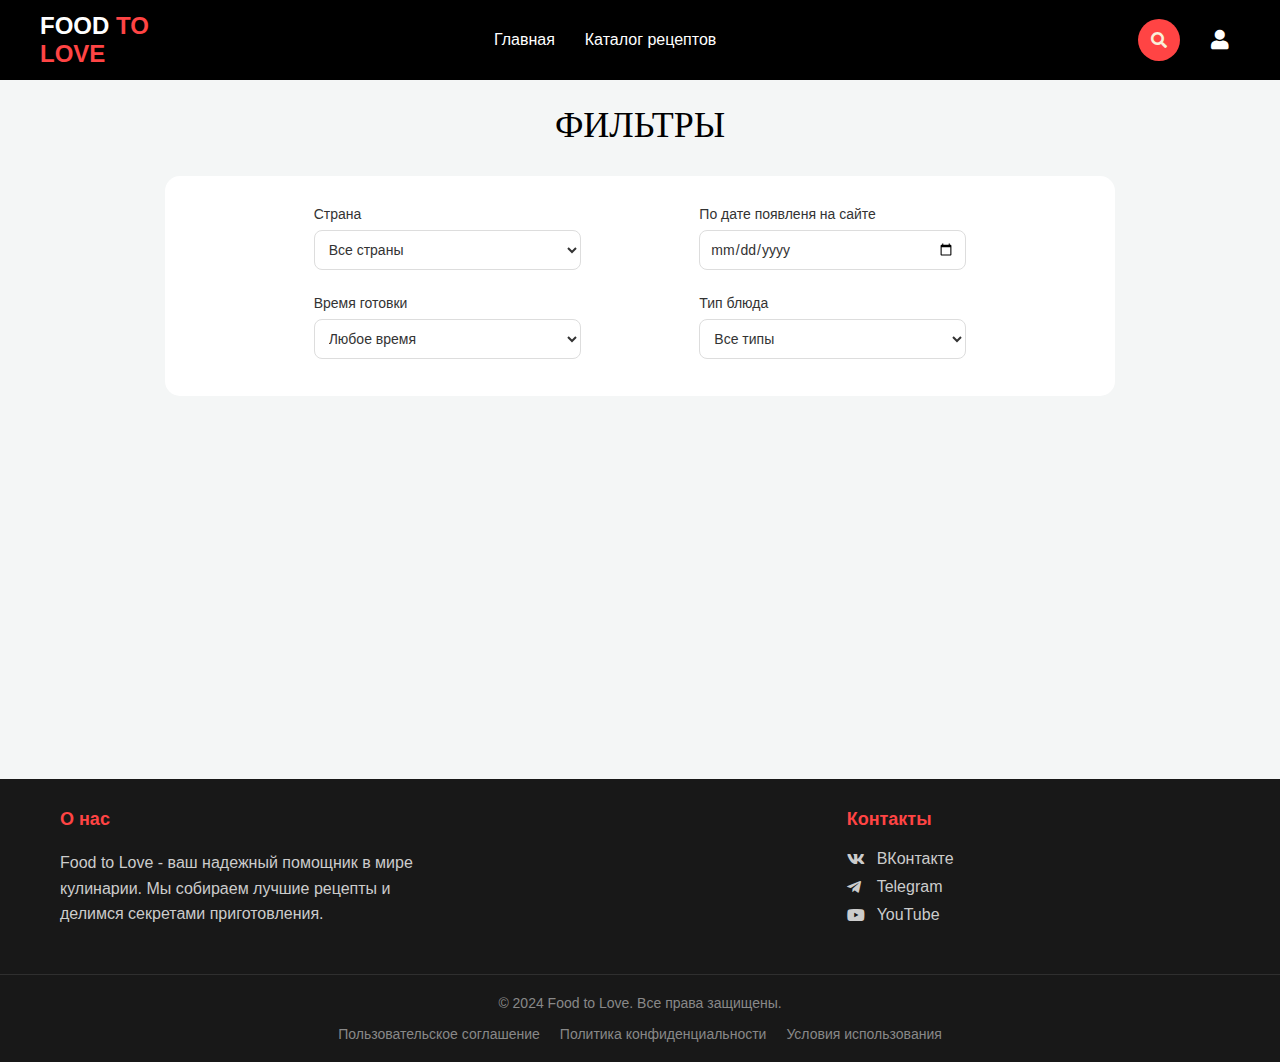
==== catalog-recipe.html @ 02b7fce0 "mb last" ====
<!DOCTYPE html>
<html lang="ru">
<head>
    <meta charset="UTF-8">
    <meta name="viewport" content="width=device-width, initial-scale=1.0, maximum-scale=1.0, user-scalable=no">
    <title>Food to Love</title>
    <link rel="stylesheet" href="src/css/catalog-recipe.css">
    <link rel="stylesheet" href="https://cdnjs.cloudflare.com/ajax/libs/font-awesome/5.15.4/css/all.min.css">
</head>
<body>
<header class="header">
    <a href="index.html" style="text-decoration: none; color: inherit;"><div class="logo" >
        <h1>FOOD <span>TO LOVE</span></h1>
    </div></a>
    <nav class="nav">
        <ul>
            <li><a href="index.html">Главная</a></li>
            <li><a href="catalog-recipe.html">Каталог рецептов</a></li>
        </ul>
    </nav>
    <button class="menu-toggle" aria-label="Toggle menu">☰</button>
    <div class="search-line">
        <form class="search">
            <input type="search" placeholder="Искать здесь...">
            <button type="submit">
                <i class="fas fa-search"></i>
            </button>
        </form>
    </div>
    <button class="mobile-search-toggle">
        <i class="fas fa-search"></i>
    </button>
    <div class="header-controls">
        <div class="profile-dropdown">
            <button class="profile-toggle" aria-label="Profile menu">
                <i class="fas fa-user"></i>
            </button>
            <div class="profile-menu">
                <a href="#" class="profile-theme-toggle">
                    <i class="fas fa-adjust"></i>
                    <span>Изменить тему</span>
                </a>
                <div class="auth-menu">
                    <a href="#"><i class="fas fa-sign-in-alt"></i> Войти</a>
                    <a href="#"><i class="fas fa-user-plus"></i> Зарегистрироваться</a>
                </div>
            </div>
        </div>
    </div>
</header>
<div class="catalog-filter">
    <h1>ФИЛЬТРЫ</h1>
    <div class="card-border">
        <div class="filter-container">
            <div class="filter-row">
                <div class="filter-item">
                    <label for="country">Страна</label>
                    <select id="country" class="filter-input">
                        <option value="">Все страны</option>
                        <option value="russian">Русская кухня</option>
                        <option value="chinese">Китайская кухня</option>
                        <option value="indian">Индийская кухня</option>
                        <option value="italian">Итальянская кухня</option>
                        <option value="mexican">Мексиканская кухня</option>
                        <option value="french">Французская кухня</option>
                        <option value="japanese">Японская кухня</option>
                        <option value="thai">Тайская кухня</option>
                        <option value="turkish">Турецкая кухня</option>
                    </select>
                </div>
                <div class="filter-item">
                    <label for="date">По дате появленя на сайте</label>
                    <input type="date" id="date" class="filter-input" placeholder="Выберите дату">
                </div>

            </div>
            <div class="filter-row">
                <div class="filter-item">
                    <label for="time">Время готовки</label>
                    <select id="time" class="filter-input">
                        <option value="">Любое время</option>
                        <option value="15">До 15 минут</option>
                        <option value="30">До 30 минут</option>
                        <option value="60">До 1 часа</option>
                        <option value="more">Более 1 часа</option>
                    </select>
                </div>
                <div class="filter-item">
                    <label for="type">Тип блюда</label>
                    <select id="type" class="filter-input">
                        <option value="">Все типы</option>
                        <option value="main">Основные блюда</option>
                        <option value="soup">Супы</option>
                        <option value="salad">Салаты</option>
                        <option value="dessert">Десерты</option>
                    </select>
                </div>
            </div>
        </div>
    </div>
</div>

<footer class="footer">
    <div class="footer-content">
        <div class="footer-section">
            <h3>О нас</h3>
            <p>Food to Love - ваш надежный помощник в мире кулинарии. Мы собираем лучшие рецепты и делимся секретами приготовления.</p>
        </div>
        <div class="footer-section">
        </div>
        <div class="footer-section">
            <h3>Контакты</h3>
            <ul class="social-links">
                <li><a href="#"><i class="fab fa-vk"></i> ВКонтакте</a></li>
                <li><a href="#"><i class="fab fa-telegram-plane"></i> Telegram</a></li>
                <li><a href="#"><i class="fab fa-youtube"></i> YouTube</a></li>
            </ul>
        </div>
    </div>
    <div class="footer-bottom">
        <p>&copy; 2024 Food to Love. Все права защищены.</p>
        <div class="footer-links">
            <a href="#">Пользовательское соглашение</a>
            <a href="#">Политика конфиденциальности</a>
            <a href="#">Условия использования</a>
        </div>
    </div>
</footer>
    <script src="src/js/catalog-recipe.js"></script>
    <script src="src/js/search.js"></script>
</body>
</html>
---- src/css/catalog-recipe.css ----
/* Начало общих стилей */
* {
    margin: 0;
    padding: 0;
    box-sizing: border-box;
}
/* Конец общих стилей */

/* Начало стилей для body */
body {
    display: flex;
    flex-direction: column;
    min-height: 100vh;
    background-color: #F4F6F6;
    font-family: 'Open Sans', sans-serif;
}
/* Конец стилей для body */

/* Начало стилей для html и body */
html, body {
    overflow-y: scroll; /* Оставляет прокрутку, но скрывает скроллбар */
    scrollbar-width: none; /* Для Firefox */
}

html::-webkit-scrollbar, 
body::-webkit-scrollbar {
    display: none; /* Для Chrome, Safari и Edge */
}

/* Конец стилей для html и body */

/* Начало стилей для section-description */
.section-description {
    text-align: center;
    max-width: 800px;
    margin: 0 auto 40px;
    color: #666;
    line-height: 1.6;
    font-family: var(--body-font);
    font-size: 16px;
}
/* Конец стилей для section-description */

/* Начало стилей для темной темы section-description */
body.dark-theme .section-description {
    color: #ccc;
}
/* Конец стилей для темной темы section-description */

/* Начало медиа-запроса для section-description */
@media (max-width: 768px) {
    .section-description {
        font-size: 14px;
        padding: 0 20px;
        margin-bottom: 30px;
    }
}
/* Конец медиа-запроса для section-description */

/* Начало стилей для header */
.header {
    background-color: #000000;
    color: #fff;
    padding: 0 40px;
    height: 80px;
    display: flex;
    justify-content: space-between;
    align-items: center;
    position: fixed;
    top: 0;
    width: 100%;
    z-index: 1000;
    transition: background-color 0.3s ease;
}
/* Конец стилей для header */

/* Начало стилей для header при прокрутке */
.header.scrolled {
    background-color: #000000;
}
/* Конец стилей для header при прокрутке */

/* Начало стилей для логотипа в header */
.header .logo {
    flex: 0 0 auto;
}

.header .logo h1 {
    font-size: 24px;
    font-weight: bold;
}

.header .logo span {
    color: #ff4444;
}
/* Конец стилей для логотипа в header */

/* Начало стилей для навигации */
.nav {
    flex: 1;
    margin-left: 110px;
    max-width: 1000px;
}
/* Базовые стили поиска */
.search-line, .mobile-search-container {
    position: relative;
    width: 100%;
    max-width: 600px;
  }
  
  .search-suggestions {
    position: absolute;
    top: calc(100% + 5px);
    left: 0;
    right: 0;
    background: #ffffff;
    border-radius: 0 0 8px 8px;
    box-shadow: 0 4px 12px rgba(0, 0, 0, 0.1);
    max-height: 300px;
    overflow-y: auto;
    z-index: 1000;
    display: none;
  }
  
  .suggestion-item {
    padding: 12px 16px;
    font-size: 16px;
    color: #333333;
    cursor: pointer;
    transition: all 0.2s ease;
    border-bottom: 1px solid #f5f5f5;
  }
  
  .suggestion-item:hover {
    background: #f8f9fa;
    transform: translateX(5px);
  }
  
  .suggestion-item:last-child {
    border-bottom: none;
  }
  
  /* Мобильная адаптация */
  @media (max-width: 768px) {
    .mobile-search-container .search-suggestions {
      position: fixed;
      width: calc(100% - 32px) !important;
      left: 16px !important;
      right: 16px !important;
      top: 60px !important;
    }
  
    .search-line .search-suggestions {
      display: none !important;
    }
  }
  
  /* Иконка поиска */
  .fa-search {
    pointer-events: none;
  }
  /* Тёмная тема для выпадающего списка */
body.dark-theme .search-suggestions {
    background: #2d2d2d;
    border-color: #444;
  }
  
  body.dark-theme .suggestion-item {
    color: #ffffff;
    border-bottom-color: #3d3d3d;
  }
  
  body.dark-theme .suggestion-item:hover {
    background: #3a3a3a;
    transform: translateX(5px);
  }
  
  /* Для мобильной версии */
  @media (max-width: 768px) {
    body.dark-theme .mobile-search-container .search-suggestions {
      background: #333;
      border-color: #555;
    }
  }

.nav ul {
    display: flex;
    justify-content: center;
    gap: 30px;
    list-style: none;
    margin: 0;
    padding: 0;
    height: 100%;
    align-items: center;
    width: 100%;
}

.nav a {
    color: #fff;
    text-decoration: none;
    font-size: 16px;
    position: relative;
    transition: color 0.3s ease;
    font-family:Intro, sans-serif;
}

.nav a:hover {
    color: #ff4444;
}

.nav a::after {
    content: "";
    position: absolute;
    width: 100%;
    height: 2px;
    background-color: #ff4444;
    left: 0;
    bottom: -5px;
    transform: scaleX(0);
    transition: transform 0.3s ease;
}

.nav a:hover::after {
    transform: scaleX(1);
}
/* Конец стилей для навигации */

/* Начало стилей для поиска */
.search {
    position: relative;
    width: 300px;
    margin: 0 auto;
    height: 42px;
    margin-right: 20px;
}

.search input {
    height: 42px;
    width: 0;
    padding: 0 42px 0 15px;
    border: none;
    border-bottom: 2px solid transparent;
    outline: none;
    background: transparent;
    transition: width 0.4s cubic-bezier(0, 0.8, 0, 1);
    position: absolute;
    top: 0;
    right: 0;
    z-index: 2;
    color: white;
    border-radius: 21px;
}

.search input:focus {
    width: 300px;
    z-index: 1;
    border-bottom: 2px solid #ff4444;
}

.search button {
    background: #ff4444;
    border: none;
    height: 42px;
    width: 42px;
    position: absolute;
    top: 0;
    right: 0;
    cursor: pointer;
    border-radius: 100%;
    display: flex;
    align-items: center;
    justify-content: center;
    transition: background-color 0.3s ease;
}

.search button:hover {
    background: #ff6666;
}

.search button i {
    color: #F9F0DA;
    font-size: 16px;
}
/* Конец стилей для поиска */

/* Начало стилей для переключателя меню */
.menu-toggle {
    display: none;
    font-size: 24px;
    color: #fff;
    background: none;
    border: none;
    cursor: pointer;
    padding: 10px;
    z-index: 1001;
}
/* Конец стилей для переключателя меню */

/* Начало медиа-запроса для мобильных устройств */
@media (max-width: 768px) {
    .menu-toggle {
        display: block;
    }

    .nav {
        position: fixed;
        top: 0;
        left: 0;
        width: 100%;
        height: 100vh;
        background-color: rgba(0, 0, 0, 0.95);
        transform: translateX(-100%);
        transition: transform 0.3s ease;
        z-index: 1000;
    }

    .nav.active {
        transform: translateX(0);
    }

    .nav ul {
        margin: 0;
        padding: 80px 20px 20px;
        height: 100%;
        display: flex;
        flex-direction: column;
        align-items: center;
        gap: 20px;
    }

    .nav ul li {
        width: 100%;
        text-align: center;
    }

    .nav a {
        display: block;
        padding: 15px;
        width: 100%;
        font-size: 18px;
    }
    .header {
        justify-content: space-between;
        padding: 0 20px;
        position: relative;
    }

    .search-line {
        position: absolute;
        right: 70px;
    }
    .search {
        width: auto;
        margin-right: 0;
    }
    .header-controls {
        z-index: 1001;
    }
}
/* Конец медиа-запроса для мобильных устройств */

/* Начало стилей для активной навигации */
.nav.active {
    display: block;
}

.nav.active ul {
    display: flex;
}
/* Конец стилей для активной навигации */

/* Начало стилей для анимации бургер-меню */
.menu-toggle.active {
    color: #ff4444;
}
/* Конец стилей для анимации бургер-меню */

/* Начало стилей для основного контента */
.container {
    max-width: 1200px;
    margin: 30px auto;
    padding: 20px;
    flex: 1 0 auto;
}

.container h1 {
    text-align: center;
    margin-bottom: 20px;
}

.main-content {
    display: flex;
    gap: 15px;
}
/* Конец стилей для основного контента */


/* Начало стилей для заголовков секций */
.section-title {
    text-align: center;
    margin-bottom: 20px;
    font-size: 32px;
    color: #333;
    font-weight: 600;
    text-transform: uppercase;
}

body.dark-theme .section-title {
    color: #fff;
}
/* Конец стилей для заголовков секций */

/* Начало импорта шрифтов */
@import url('https://fonts.googleapis.com/css2?family=Montserrat:wght@400;700&family=Playfair+Display:ital,wght@0,400;0,700;1,400&family=Open+Sans:wght@400;600&family=Roboto:wght@300;400;500&family=Lato:wght@400;700&display=swap');
/* Конец импорта шрифтов */

/* Начало стилей для логотипа */
.logo h1 {
    font-family: 'Montserrat', sans-serif;
    font-weight: 700;
}
/* Конец стилей для логотипа */

/* Начало стилей для заголовков секций и рецептов */
.section-title, .recipe-title {
    font-family: 'Playfair Display', serif;
    font-weight: 700;
}
/* Конец стилей для заголовков секций и рецептов */

/* Начало стилей для навигации */
.nav ul {
    margin-left: 170px;
    font-family: 'Open Sans', sans-serif;
    font-weight: 600;
}
/* Конец стилей для навигации */

/* Начало стилей для отрывков рецептов и наложений */
.recipe-excerpt, .recipe-overlay p {
    font-family: 'Roboto', sans-serif;
    font-weight: 400;
    line-height: 1.6;
}
/* Конец стилей для отрывков рецептов и наложений */

/* Начало стилей для боковой панели */
.sidebar-item h3, .sidebar-excerpt {
    font-family: 'Lato', sans-serif;
}
/* Конец стилей для боковой панели */

/* Начало стилей для футера */
.footer {
    background-color: rgba(0, 0, 0, 0.9);
    color: #fff;
    padding: 30px 0 20px;
    margin-top: auto;
    flex-shrink: 0;
}

.footer-content {
    max-width: 1200px;
    margin: 0 auto;
    display: flex;
    justify-content: space-between;
    padding: 0 20px;
    gap: 20px;
}

.footer-section {
    flex: 1;
}

.footer-section h3 {
    color: #ff4444;
    margin-bottom: 20px;
    font-size: 18px;
}

.footer-section p {
    line-height: 1.6;
    color: #ccc;
}

.footer-section ul {
    list-style: none;
    padding: 0;
}

.footer-section ul li {
    margin-bottom: 10px;
}

.footer-section ul li a {
    color: #ccc;
    text-decoration: none;
    transition: color 0.3s ease;
}

.footer-section ul li a:hover {
    color: #ff4444;
}

.social-links li a {
    display: flex;
    align-items: center;
    gap: 10px;
}

.social-links li a i {
    width: 20px;
}

.footer-bottom {
    text-align: center;
    margin-top: 40px;
    padding-top: 20px;
    border-top: 1px solid rgba(255, 255, 255, 0.1);
}

.footer-bottom p {
    color: #888;
    font-size: 14px;
    margin-bottom: 15px;
}

.footer-links {
    display: flex;
    justify-content: center;
    gap: 20px;
    flex-wrap: wrap;
    margin-top: 10px;
}

.footer-links a {
    color: #888;
    text-decoration: none;
    font-size: 14px;
    transition: color 0.3s ease;
}

.footer-links a:hover {
    color: #ff4444;
}

@media (max-width: 768px) {
    .footer-content {
        flex-direction: column;
        text-align: center;
    }

    .footer-section {
        margin-bottom: 30px;
    }

    .social-links li a {
        justify-content: center;
    }

    .footer-links {
        flex-direction: column;
        gap: 10px;
    }
}
/* Конец стилей для футера */

/* Начало стилей для переключателя темы */
.theme-toggle {
    background: none;
    border: none;
    cursor: pointer;
    width: 40px;
    height: 40px;
    position: relative;
    margin-left: 20px;
}

.theme-toggle .sun,
.theme-toggle .moon {
    position: absolute;
    top: 50%;
    left: 50%;
    transform: translate(-50%, -50%);
    transition: 0.3s ease;
}

.theme-toggle .sun {
    color: #ffffff;
    font-size: 24px;
}

.theme-toggle .moon {
    color: #ffffff;
    font-size: 20px;
    opacity: 0;
}

.theme-toggle.dark .sun {
    opacity: 0;
}

.theme-toggle.dark .moon {
    opacity: 1;
}
/* Конец стилей для переключателя темы */

/* Начало анимации fadeIn */
@keyframes fadeIn {
    from { opacity: 0; transform: translateY(-10px); }
    to { opacity: 1; transform: translateY(0); }
}
/* Конец анимации fadeIn */

/* Начало медиа-запроса для мобильных устройств */
@media (max-width: 768px) {
    .nav .dropdown-content {
        position: static;
        background-color: transparent;
        box-shadow: none;
        padding-left: 20px;
    }
    
    .theme-toggle {
        margin: 10px auto;
    }
}
/* Конец медиа-запроса для мобильных устройств */

/* Начало стилей для темной темы */
body.dark-theme {
    background-color: #1a1a1a;
    color: #ffffff;
}

body.dark-theme .container {
    background-color: #1a1a1a;
}

body.dark-theme .featured-recipe,
body.dark-theme .sidebar-item {
    background-color: #333;
    color: #fff;
}

body.dark-theme .recipe-info p,
body.dark-theme .text-content p {
    color: #ccc;
}

body.dark-theme .recipe-title {
    color: #fff;
}

body.dark-theme .recipe-excerpt {
    color: #ccc;
}

body.dark-theme .read-more {
    color: #ff6666;
}

body.dark-theme .read-more:hover {
    color: #ff8888;
}
/* Конец стилей для темной темы */


/* Начало импорта шрифтов */
@import url('https://fonts.googleapis.com/css2?family=Montserrat:wght@400;700&family=Playfair+Display:ital,wght@0,400;0,700;1,400&family=Open+Sans:wght@400;600&family=Roboto:wght@300;400;500&family=Lato:wght@400;700&display=swap');
/* Конец импорта шрифтов */

/* Начало стилей для логотипа */
.logo h1 {
    font-family: 'Montserrat', sans-serif;
    font-weight: 700;
}
/* Конец стилей для логотипа */


/* Начало стилей для навигации */
.nav ul {
    margin-left: 170px;
    font-family: 'Open Sans', sans-serif;
    font-weight: 600;
}
/* Конец стилей для навигации */


/* Начало стилей для футера */
.footer {
    font-family: 'Open Sans', sans-serif;
}
/* Конец стилей для футера */


/* Начало стилей для контролов хедера */
.header-controls {
    flex: 0 0 auto;
    display: flex;
    align-items: center;
    gap: 20px;
}

.profile-dropdown {
    position: relative;
}

.profile-toggle {
    background: none;
    border: none;
    color: #fff;
    cursor: pointer;
    width: 40px;
    height: 40px;
    border-radius: 50%;
    display: flex;
    align-items: center;
    justify-content: center;
    font-size: 20px;
    transition: background-color 0.3s ease;
}

.profile-toggle:hover {
    background-color: rgba(255, 255, 255, 0.1);
}

.profile-menu {
    position: absolute;
    top: 100%;
    right: 0;
    background: #fff;
    border-radius: 8px;
    box-shadow: 0 2px 10px rgba(0, 0, 0, 0.1);
    min-width: 200px;
    padding: 8px 0;
    margin-top: 10px;
    opacity: 0;
    visibility: hidden;
    transform: translateY(-10px);
    transition: all 0.3s ease;
}

.profile-menu.active {
    opacity: 1;
    visibility: visible;
    transform: translateY(0);
}

.profile-menu a {
    display: flex;
    align-items: center;
    gap: 10px;
    padding: 12px 20px;
    color: #333;
    text-decoration: none;
    transition: background-color 0.3s ease;
}

.profile-menu a:hover {
    background-color: #f5f5f5;
}

.profile-menu i {
    width: 20px;
}

body.dark-theme .profile-menu {
    background: #333;
}

body.dark-theme .profile-menu a {
    color: #fff;
}

body.dark-theme .profile-menu a:hover {
    background-color: #444;
}

@media (max-width: 768px) {
    .header-controls {
        gap: 10px;
    }
    
    .profile-menu {
        position: fixed;
        top: auto;
        bottom: 0;
        left: 0;
        right: 0;
        border-radius: 12px 12px 0 0;
        transform: translateY(100%);
    }
    
    .profile-menu.active {
        transform: translateY(0);
    }
}
/* Конец стилей для контролов хедера */

/* Начало обновления стилей хедера для мобильных устройств */
@media (max-width: 768px) {
    .header {
        padding: 0 20px;
        height: 70px;
    }

    .header .logo h1 {
        font-size: 20px;
    }

    .search {
        width: 200px;
        margin-right: 10px;
    }

    .search input:focus {
        width: 200px;
    }

    .nav ul {
        margin-left: 0;
        padding: 15px 0;
    }
}
/* Конец обновления стилей хедера для мобильных устройств */

/* Начало добавления стилей для очень маленьких экранов */
@media (max-width: 480px) {
    .header {
        padding: 0 15px;
        height: 60px;
    }

    .search {
        display: none;
    }

    .header .logo h1 {
        font-size: 18px;
    }
}
/* Конец добавления стилей для очень маленьких экранов */

/* Начало обновления стилей для футера */
@media (max-width: 768px) {
    .footer-content {
        flex-direction: column;
        padding: 0 15px;
    }

    .footer-section {
        margin-bottom: 20px;
        text-align: center;
    }

    .footer-bottom {
        padding: 15px;
        margin-top: 20px;
    }

    .footer-links {
        flex-direction: column;
        gap: 10px;
    }

    .social-links {
        justify-content: center;
    }
}
/* Конец обновления стилей для футера */

/* Начало обновления стилей для профиля и меню */
@media (max-width: 768px) {
    .profile-menu {
        width: 100%;
        max-width: none;
        border-radius: 12px 12px 0 0;
    }

    .profile-menu a {
        padding: 15px 20px;
        justify-content: center;
    }

    .header-controls {
        gap: 10px;
    }
}
/* Конец обновления стилей для профиля и меню */

/* Начало основных шрифтов */
:root {
    --heading-font: 'Playfair Display', serif;
    --body-font: 'Open Sans', sans-serif;
    --nav-font: 'Montserrat', sans-serif;
    --accent-font: 'Lato', sans-serif;
}
/* Конец основных шрифтов */

/* Начало стилей для логотипа */
.logo h1 {
    font-family: var(--nav-font);
    font-size: 28px;
    font-weight: 700;
}
/* Конец стилей для логотипа */

/* Начало стилей для навигации */
.nav a {
    font-family: var(--nav-font);
    font-size: 16px;
    font-weight: 500;
}
/* Конец стилей для навигации */

/* Начало стилей для боковой панели */
.sidebar-item h3 {
    font-family: var(--accent-font);
    font-size: 16px;
    font-weight: 600;
    line-height: 1.3;
}

.sidebar-excerpt {
    font-family: var(--body-font);
    font-size: 14px;
    line-height: 1.4;
}
/* Конец стилей для боковой панели */

/* Начало обновления стилей для мобильного поиска */
.mobile-search-toggle {
    display: none;
    color: #fff;
    font-size: 20px;
    background: none;
    border: none;
    cursor: pointer;
    padding: 10px;
    z-index: 1001;
}

.mobile-search-container {
    display: none;
    position: fixed;
    top: 0;
    left: 0;
    width: 100%;
    padding: 20px;
    background: rgba(0, 0, 0, 0.95);
    z-index: 1002;
    transform: translateY(-100%);
    transition: transform 0.3s ease;
}

.mobile-search-container.active {
    transform: translateY(0);
}

.mobile-search-form {
    width: 100%;
    max-width: 500px;
    margin: 0 auto;
    position: relative;
}

.mobile-search-form input {
    width: 100%;
    padding: 12px 45px 12px 15px;
    border: none;
    border-radius: 25px;
    background: #fff;
    font-size: 16px;
    outline: none;
}

.mobile-search-form button {
    position: absolute;
    right: 5px;
    top: 50%;
    transform: translateY(-50%);
    background: none;
    border: none;
    color: #ff4444;
    padding: 8px;
    cursor: pointer;
}

@media (max-width: 768px) {
    .search {
        display: none;
    }

    .mobile-search-toggle {
        display: block;
    }

    .mobile-search-container {
        display: block;
    }

    .header {
        justify-content: space-between;
    }

    .header-controls {
        display: flex;
        align-items: center;
        gap: 10px;
    }
}
/* Конец обновления стилей для мобильного поиска */

/* Начало удаления крестика из полей поиска */
.search input::-webkit-search-cancel-button,
.search input::-webkit-search-decoration,
.mobile-search-form input::-webkit-search-cancel-button,
.mobile-search-form input::-webkit-search-decoration {
    -webkit-appearance: none;
    appearance: none;
    display: none;
}

.search input[type="search"],
.mobile-search-form input[type="search"] {
    -webkit-appearance: none;
    appearance: none;
}

.search input[type="search"]::-moz-search-cancel-button,
.mobile-search-form input[type="search"]::-moz-search-cancel-button {
    display: none;
}
/* Конец удаления крестика из полей поиска */

/* Начало обновления стилей для переключателя темы */
.profile-theme-toggle i {
    transition: transform 0.3s ease;
}

.profile-theme-toggle .fa-adjust::before {
    content: "\f186";
    color: #333;
}

body.dark-theme .profile-theme-toggle .fa-adjust::before {
    content: "\f185";
    color: #fff;
}
/* Конец обновления стилей для переключателя темы */

/* фильтр каталога */

.catalog-filter {
    width: 100%;
    height: 700px;
    border-radius: 15px;
    margin-top: 79px;
}

.catalog-filter h1 {
    text-align: center;
    margin-top: 25px;
    font-family: 'Playfair Display', regular;
    font-size: 36px;
    font-weight: 400;
}

.card-border {
    width: 950px;
    height: 220px;
    background-color: white;
    margin: 30px auto;
    display: flex;
    justify-content: center;
    border-radius: 15px;
}

.filter-container {
    width: 100%;
    padding: 30px;
}

.filter-row {
    display: flex;
    justify-content: space-evenly;
    margin-bottom: 25px;
}

.filter-item {
    display: flex;
    flex-direction: column;
    width: 30%;
}

.filter-item label {
    margin-bottom: 8px;
    color: var(--text-color, #333);
    font-family: 'Open Sans', sans-serif;
    font-size: 14px;
}

.filter-input {
    padding: 10px;
    border: 1px solid #ddd;
    border-radius: 8px;
    font-family: 'Open Sans', sans-serif;
    font-size: 14px;
    color: var(--text-color, #333);
    background-color: var(--card-bg, white);
    transition: border-color 0.3s ease;
}

.filter-input:focus {
    outline: none;
    border-color: #ff4444;
}

.filter-input:hover {
    border-color: #ff4444;
}

/* конец филтра */

/* рецепты */
.profile-recipte {
    width: 100%;
    height: auto;
    min-height: 700px;
}

.recipe-container {
    max-width: 850px;
    height: auto;
    padding: 20px;
    border-radius: 15px;
}

.recipe-row {
    display: flex;
    justify-content:space-evenly;
    gap: 20px;
    flex-wrap: wrap;
    margin: 0 45px 30px 45px;
}

.recipe-item {
    flex: 1;
    min-width: 280px;
    border-radius: 8px;
    overflow: hidden;
    box-shadow: 0 2px 4px rgba(0,0,0,0.1);
    background-color: var(--card-bg, white);
}

.recipe-image {
    width: 100%;
    height: 280px;
    overflow: hidden;
    position: relative;
}

.recipe-image img {
    padding: 15px;
    width: 100%;
    height: 100%;
    object-fit: contain;
    border-radius: 15px;
    position: absolute;
}

.recipe-content {
    padding: 25px;
    min-height: 180px;
    display: flex;
    flex-direction: column;
}

.recipe-content h3 {
    text-align: center;
    margin-bottom: 15px;
    color: var(--text-color, #333);
}

.recipe-details {
    margin-top: 15px;
    display: flex;
    flex-direction: column;
    align-items: center;
    gap: 12px;
}

.recipe-rating {
    display: flex;
    align-items: center;
    gap: 8px;
    color: var(--text-color, #333);
}

.stars {
    display: flex;
    gap: 2px;
    color: #ffd700;
}

.recipe-author {
    display: flex;
    align-items: center;
    gap: 8px;
    color: var(--text-color, #333);
}

.author-name {
    color: var(--text-secondary, #666);
}
/* Адаптивность фильтра каталога */

/* Для планшетов и небольших экранов */
@media (max-width: 992px) {
    .card-border {
        width: 90%;
        height: auto;
        flex-direction: column;
        padding: 20px;
    }

    .filter-row {
        flex-direction: column;
        gap: 15px;
    }

    .filter-item {
        width: 100%;
    }
}

/* Для мобильных устройств */
@media (max-width: 576px) {
    .catalog-filter h1 {
        font-size: 28px;
    }

    .card-border {
        width: 95%;
        padding: 15px;
    }

    .filter-container {
        padding: 15px;
    }

    .filter-item {
        width: 100%;
    }

    .filter-input {
        font-size: 14px;
        padding: 8px;
    }
}

/* Темный фон для фильтра */
body.dark-theme .catalog-filter {
    color: #fff;
}

/* Темный фон для карточки фильтра */
body.dark-theme .card-border {
    background-color: #333;
    border: 1px solid #444;
}

/* Темный цвет заголовков */
body.dark-theme .catalog-filter h1,
body.dark-theme .filter-item label {
    color: #fff;
}

/* Темные поля ввода */
body.dark-theme .filter-input {
    background-color: #444;
    border: 1px solid #555;
    color: #fff;
}

body.dark-theme .filter-input::placeholder {
    color: #bbb;
}
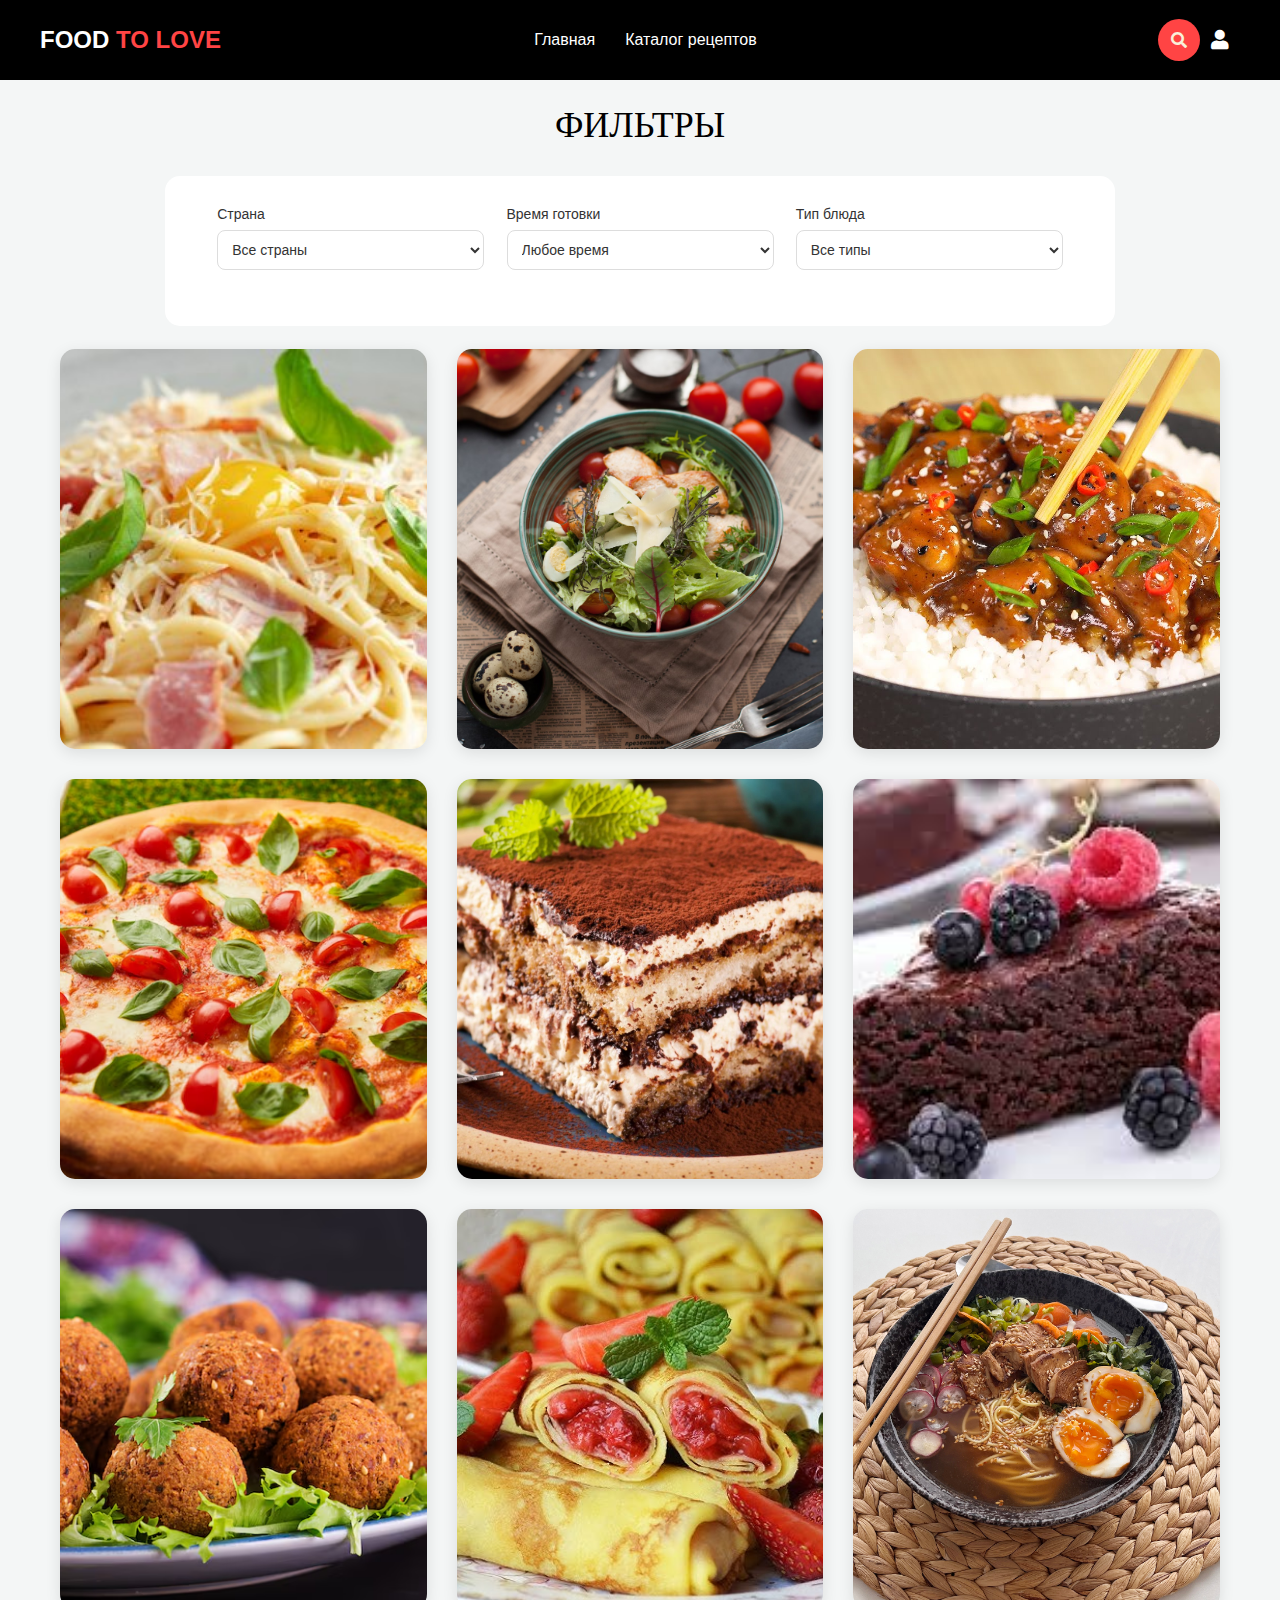
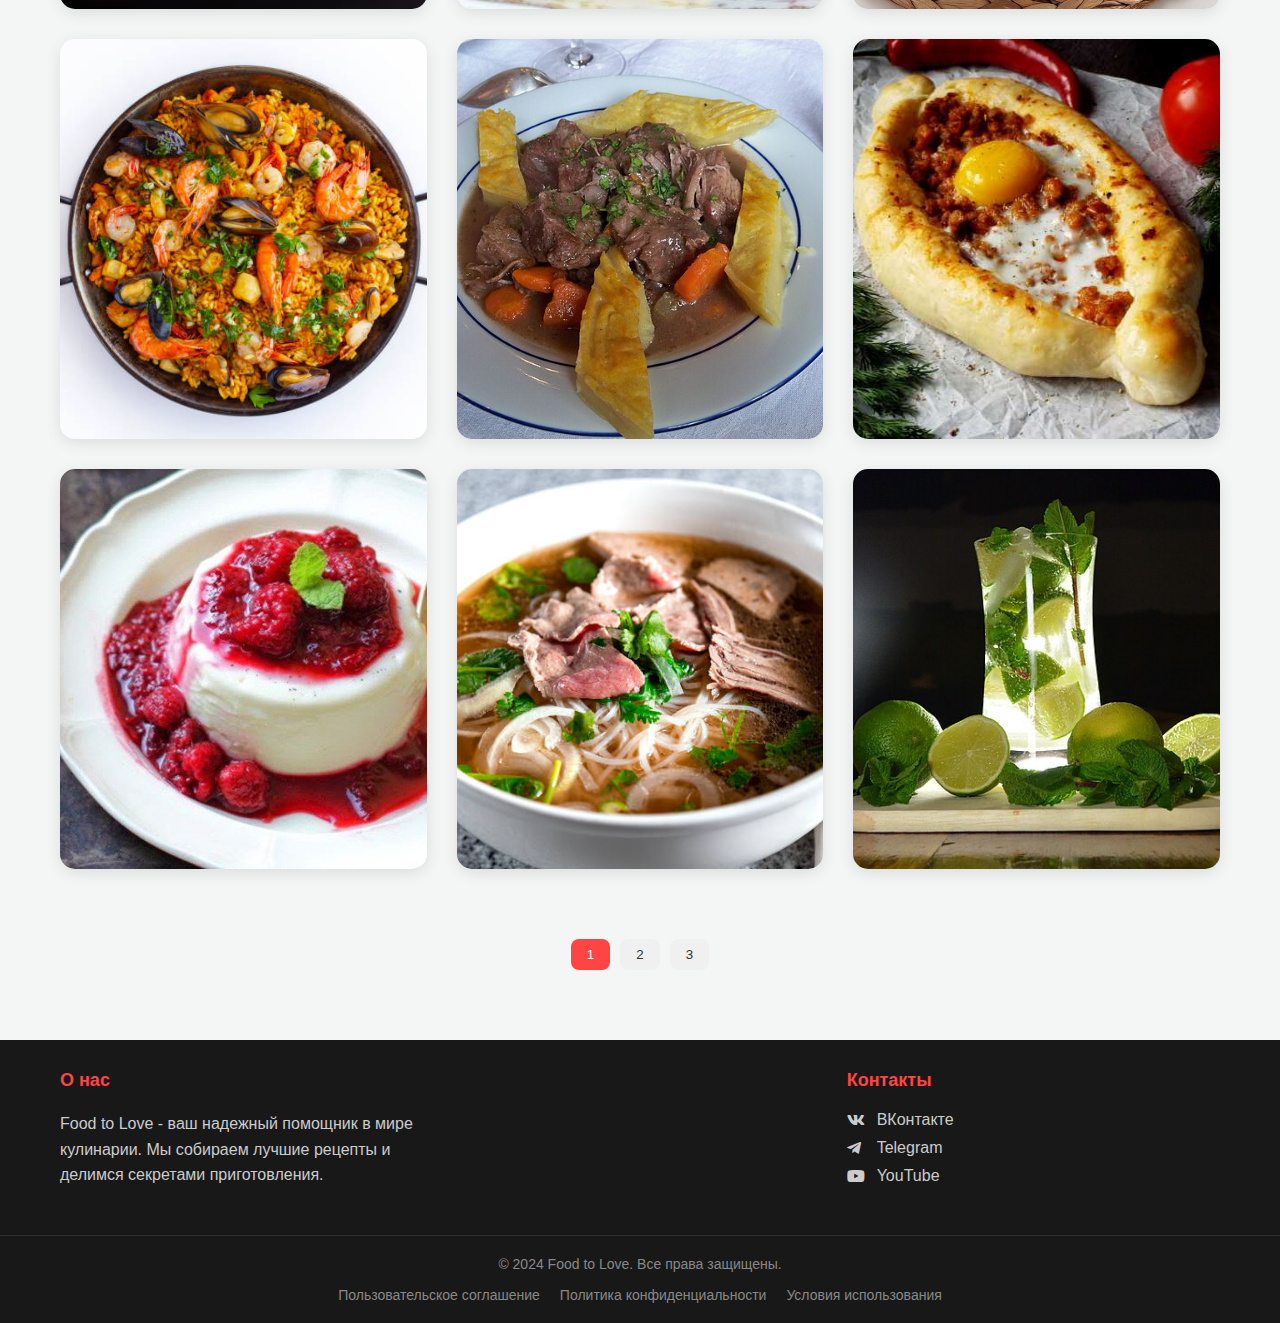
==== commit 910e0825: "50/50" ====
--- a/catalog-recipe.html
+++ b/catalog-recipe.html
@@ -57,42 +57,41 @@
                     <label for="country">Страна</label>
                     <select id="country" class="filter-input">
                         <option value="">Все страны</option>
-                        <option value="russian">Русская кухня</option>
-                        <option value="chinese">Китайская кухня</option>
-                        <option value="indian">Индийская кухня</option>
-                        <option value="italian">Итальянская кухня</option>
-                        <option value="mexican">Мексиканская кухня</option>
-                        <option value="french">Французская кухня</option>
-                        <option value="japanese">Японская кухня</option>
-                        <option value="thai">Тайская кухня</option>
-                        <option value="turkish">Турецкая кухня</option>
+                        <option value="Русская кухня">Русская кухня</option>
+                        <option value="Китайская кухня">Китайская кухня</option>
+                        <option value="Индийская кухня">Индийская кухня</option>
+                        <option value="Итальянская кухня">Итальянская кухня</option>
+                        <option value="Мексиканская кухня">Мексиканская кухня</option>
+                        <option value="Французская кухня">Французская кухня</option>
+                        <option value="Японская кухня">Японская кухня</option>
+                        <option value="Тайская кухня">Тайская кухня</option>
+                        <option value="Турецкая кухня">Турецкая кухня</option>
+                        <option value="Израильская кухня">Израильская кухня</option>
+                        <option value="Вьетнамская кухня">Вьетнамская кухня</option>
+                        <option value="Грузинская кухня">Грузинская кухня</option>
                     </select>
                 </div>
-                <div class="filter-item">
-                    <label for="date">По дате появленя на сайте</label>
-                    <input type="date" id="date" class="filter-input" placeholder="Выберите дату">
-                </div>
-
-            </div>
-            <div class="filter-row">
                 <div class="filter-item">
                     <label for="time">Время готовки</label>
                     <select id="time" class="filter-input">
                         <option value="">Любое время</option>
-                        <option value="15">До 15 минут</option>
-                        <option value="30">До 30 минут</option>
-                        <option value="60">До 1 часа</option>
-                        <option value="more">Более 1 часа</option>
+                        <option value="15 минут">До 15 минут</option>
+                        <option value="30 минут">До 30 минут</option>
+                        <option value="40 минут">До 40 минут</option>
+                        <option value="1 час">До 1 часа</option>
+                        <option value="Более 1 часа">Более 1 часа</option>
                     </select>
                 </div>
                 <div class="filter-item">
                     <label for="type">Тип блюда</label>
                     <select id="type" class="filter-input">
                         <option value="">Все типы</option>
-                        <option value="main">Основные блюда</option>
-                        <option value="soup">Супы</option>
-                        <option value="salad">Салаты</option>
-                        <option value="dessert">Десерты</option>
+                        <option value="Основные блюда">Основные блюда</option>
+                        <option value="Суп">Супы</option>
+                        <option value="Салат">Салаты</option>
+                        <option value="Десерт">Десерты</option>
+                        <option value="Горячее">Горячее</option>
+                        <option value="Закуска">Закуски</option>
                     </select>
                 </div>
             </div>
@@ -100,6 +99,309 @@
     </div>
 </div>
 
+<!-- Сетка рецептов -->
+<section class="recipes-grid" id="filtered-recipes">
+    <div class="container">
+        <div class="grid-container">
+            <div class="recipe-card"
+            data-title="Паста Карбонара"
+            data-description="Изысканное итальянское блюдо, которое гармонично сочетает в себе насыщенный вкус сыра, нежность бекона и пикантность черного перца."
+            data-cooking-time="30 минут"
+            data-country="Итальянская кухня"
+            data-type="Горячее"
+            data-author="@Admins"
+            data-recipe="1. Подготовьте все ингредиенты: нарежьте бекон, натрите сыр Пекорино Романо и разведите яйца.
+            2. Отварите пасту в большом количестве подсоленной воды до состояния al dente.
+            3. Пока паста варится, обжарьте бекон до золотистой корочки на среднем огне.
+            4. В миске смешайте яичные желтки, тертый сыр и немного воды из пасты до однородной консистенции.
+            5. Слейте пасту, оставив немного воды, и соедините ее с беконом на сковороде.
+            6. Снимите сковороду с огня и добавьте соус из яиц и сыра, постоянно перемешивая, чтобы избежать сворачивания яиц.
+            7. При необходимости добавьте немного воды из пасты для достижения кремовой текстуры.
+            8. Подавайте пасту Карбонара сразу, посыпав сверху свежемолотым черным перцем и дополнительно сыром."
+            data-image="src/img/karbonara.jpg">
+                    <img src="src/img/karbonara.jpg" alt="Паста Карбонара">
+           <div class="recipe-overlay">
+               <h3>Паста Карбонара</h3>
+               <p>Классическое итальянское блюдо...</p>
+           </div>
+       </div>
+       <div class="recipe-card"
+       data-title="Цезарь салат"
+       data-description="Легендарное блюдо американской кухни, которое сочетает нежность курицы, хруст свежих листьев салата и насыщенный вкус фирменного соуса."
+       data-cooking-time="30 минут"
+       data-country="Американская кухня"
+       data-type="Салат"
+       data-author="@Admins"
+       data-recipe="1. Нарежьте куриную грудку на кусочки и обжарьте до золотистой корочки.
+   2. Вымойте листья салата ромэн, обсушите их и разорвите руками на крупные части.
+   3. Приготовьте соус Цезарь, смешав майонез, дижонскую горчицу, тертый пармезан, чеснок и сок лимона.
+   4. Обжарьте багетные кубики на оливковом масле до состояния хрустящих крутонах.
+   5. На тарелку выложите листья салата, кусочки курицы, крутоны и полейте соусом.
+   6. Посыпьте сверху тертым сыром пармезан и украсьте половинками перепелиных яиц.
+   7. Подавайте салат Цезарь сразу, чтобы насладиться его свежестью и текстурами."
+   data-image="src/img/cezar.avif">
+       <img src="src/img/cezar.avif" alt="Цезарь салат">
+       <div class="recipe-overlay">
+           <h3>Цезарь салат</h3>
+           <p>Легендарное блюдо американской кухни...</p>
+       </div>
+   </div>
+   <div class="recipe-card"
+   data-title="Курица терияки"
+   data-description="Японское блюдо с насыщенным вкусом соуса терияки, которое сочетает в себе сладость, соленость и идеальную текстуру курицы."
+   data-cooking-time="30 минут"
+   data-country="Японская кухня"
+   data-type="Горячее"
+   data-author="@Admins"
+   data-recipe="1. Подготовьте куриную грудку, нарежьте ее на небольшие кусочки.
+2. Приготовьте соус терияки, смешав соевый соус, мед, рисовый уксус, измельченный чеснок и имбирь.
+3. Обжарьте курицу на среднем огне до золотистой корочки.
+4. Залейте курицу соусом терияки и тушите на медленном огне, пока соус не загустеет и равномерно не покроет кусочки.
+5. Подавайте курицу терияки с отварным рисом, посыпав сверху обжаренными семенами кунжута и свежей зеленью.
+6. Наслаждайтесь блюдом, сочетающим традиционный японский вкус с универсальной простотой приготовления."
+data-image="src/img/triaki.jpg">
+<img src="src/img/triaki.jpg" alt="Курица терияки">
+<div class="recipe-overlay">
+   <h3>Курица терияки</h3>
+   <p>Японское блюдо с насыщенным вкусом...</p>
+</div>
+</div>
+<div class="recipe-card"
+data-title="Пицца Маргарита"
+data-description="Классическая итальянская пицца, воплощающая в себе простоту и элегантность средиземноморской кухни."
+data-cooking-time="1 час"
+data-country="Итальянская кухня"
+data-type="Основное блюдо"
+data-author="@Admins"
+data-recipe="1. Приготовьте тесто: смешайте муку, дрожжи, воду, соль и оливковое масло. Оставьте для подъема на 1 час.
+2. Для соуса используйте свежие томаты: обдайте их кипятком, очистите от кожицы, измельчите и протушите с чесноком, солью и оливковым маслом.
+3. Раскатайте тесто в круг диаметром около 30 см.
+4. Равномерно распределите томатный соус по тесту.
+5. Выложите ломтики сыра моцарелла и свежие томаты.
+6. Выпекайте в предварительно разогретой до 250°C духовке на камне или противне в течение 10-15 минут, пока корочка не станет хрустящей.
+7. После выпекания украсьте пиццу свежими листьями базилика и сбрызните оливковым маслом.
+8. Подавайте горячей и наслаждайтесь традиционным вкусом Италии!"
+data-image="src/img/margarita.avif">
+<img src="src/img/margarita.avif" alt="Пицца Маргарита">
+<div class="recipe-overlay">
+<h3>Пицца Маргарита</h3>
+<p>Классическая итальянская пицца...</p>
+</div>
+</div>
+<div class="recipe-card"
+data-title="Тирамису"
+data-description="Знаменитый итальянский десерт, который сочетает нежность маскарпоне, насыщенный вкус кофе и легкость бисквита."
+data-cooking-time="Более 1 часа"
+data-country="Итальянская кухня"
+data-type="Десерт"
+data-author="@Admins"
+data-recipe="1. Заварите крепкий кофе (эспрессо) и оставьте его остывать. Добавьте в него немного ликера Амаретто для аромата.
+2. Приготовьте крем, смешав маскарпоне, яичные желтки и сахар. Взбейте белки до пышной пены и аккуратно введите их в крем.
+3. Выложите первый слой: окуните бисквитное печенье савоярди в кофе и разложите на дно формы.
+4. Покройте печенье половиной крема из маскарпоне.
+5. Повторите слои: снова савоярди, затем крем.
+6. Посыпьте верхний слой десерта какао-порошком через сито для равномерного покрытия.
+7. Оставьте тирамису в холодильнике минимум на 4 часа, чтобы он пропитался.
+8. Перед подачей украсьте десерт тертым шоколадом или свежими ягодами. Наслаждайтесь вкусом Италии!"
+data-image="src/img/tiramisu.jpg">
+<img src="src/img/tiramisu.jpg" alt="Тирамису">
+<div class="recipe-overlay">
+<h3>Тирамису</h3>
+<p>Нежный итальянский десерт...</p>
+</div>
+</div>
+<div class="recipe-card"
+data-title="Шоколадный торт"
+data-description="Изысканный десерт с насыщенным вкусом шоколада, нежным бисквитом и гладкой глазурью, который станет настоящим украшением любого стола."
+data-cooking-time="1 час"
+data-country="Французкая кухня"
+data-type="Десерт"
+data-author="@Admins"
+data-recipe="1. Приготовьте бисквит: взбейте яйца с сахаром до пышной пены, аккуратно добавьте просеянную муку и какао-порошок. Выпекайте в разогретой до 180°C духовке около 30 минут.
+2. Приготовьте шоколадный крем, растопив на водяной бане шоколад и сливки. Дайте смеси остыть, а затем взбейте до однородной текстуры.
+3. Разрежьте остывший бисквит на два или три слоя.
+4. Смажьте каждый слой кремом, равномерно распределяя его.
+5. Для глазури растопите шоколад с небольшим количеством масла и залейте торт сверху, позволяя глазури красиво стекать по бокам.
+6. Украсьте готовый торт свежими ягодами, тертым шоколадом или листочками мяты.
+7. Охладите торт в холодильнике в течение 2-3 часов перед подачей, чтобы слои хорошо пропитались."
+data-image="src/img/black_cake.jfif">
+<img src="src/img/black_cake.jfif" alt="Шоколадный торт">
+<div class="recipe-overlay">
+<h3>Шоколадный торт</h3>
+<p>Насыщенный шоколадный десерт...</p>
+</div>
+</div>
+<div class="recipe-card"
+data-title="Фалафель"
+data-description="Легендарное ближневосточное блюдо, сочетающее хрустящую текстуру обжаренных шариков из нута с освежающим вкусом свежих овощей и пряностей."
+data-cooking-time="40 минут"
+data-country="Турецкая кухня"
+data-type="Закуска"
+data-author="@Admins"
+data-recipe="1. Замочите нут в холодной воде на ночь. Промойте и обсушите.
+2. Измельчите нут в кухонном комбайне вместе с луком, чесноком, свежей петрушкой, кинзой и специями (зира, кориандр, перец).
+3. Добавьте немного муки или разрыхлителя для связки массы.
+4. Сформируйте из смеси небольшие шарики или лепешки.
+5. Обжарьте фалафель во фритюре или на сковороде до золотистой корочки.
+6. Подавайте фалафель с лавашем или питой, добавив свежие томаты, огурцы, листья салата и соус тахини.
+7. Наслаждайтесь этой универсальной закуской, которая идеально подходит как для основного блюда, так и для перекуса."
+data-image="src/img/falafel.avif">
+<img src="src/img/falafel.avif" alt="Фалафель">
+<div class="recipe-overlay">
+<h3>Фалафель</h3>
+<p>Ароматное ближневосточное блюдо...</p>
+</div>
+</div>
+<div class="recipe-card"
+data-title="Блинчики с начинкой"
+data-description="Нежные и тонкие блинчики, наполненные ароматной начинкой из сыра, яблок и ванильного сахара — идеальное сочетание для уютного завтрака."
+data-cooking-time="30 минут"
+data-country="Русская кухня"
+data-type="Десерт"
+data-author="@Admins"
+data-recipe="1. Приготовьте тесто: смешайте яйца, молоко, муку, щепотку соли и немного сахара. Взбейте до однородной консистенции.
+2. Разогрейте сковороду, смажьте её растительным маслом и выпекайте тонкие блинчики.
+3. Для начинки натрите яблоки на терке, смешайте их с творогом, ванильным сахаром и, при желании, добавьте немного корицы.
+4. На каждый блинчик положите немного начинки, сверните рулетиком или конвертом.
+5. Обжарьте готовые блинчики на сливочном масле до золотистой корочки.
+6. Подавайте с медом, сметаной или вареньем для дополнительной сладости.
+7. Наслаждайтесь теплыми, ароматными блинчиками, которые идеально подходят для завтрака или десерта."
+data-image="src/img/blins.jpg">
+<img src="src/img/blins.jpg" alt="Блинчики с начинкой">
+<div class="recipe-overlay">
+<h3>Блинчики с начинкой</h3>
+<p>Нежные и ароматные...</p>
+</div>
+</div>
+<div class="recipe-card"
+    data-title="Рамен с курицей"
+    data-description="Японский суп с пшеничной лапшой, курицей и овощами."
+    data-cooking-time="2 часа"
+    data-country="Японская кухня"
+    data-type="Суп"
+    data-author="@RamenMaster"
+    data-recipe="1. Приготовьте бульон из куриных костей (8 часов). ... "
+    data-image="src/img/ramen.jpg">
+  <img src="src/img/ramen.jpg" alt="Рамен с курицей">
+  <div class="recipe-overlay">
+    <h3>Рамен с курицей</h3>
+    <p>Японский суп с пшеничной лапшой...</p>
+  </div>
+</div>
+
+<div class="recipe-card"
+    data-title="Паэлья с морепродуктами"
+    data-description="Традиционное испанское блюдо с рисом шафранного цвета."
+    data-cooking-time="40 минут"
+    data-country="Испанская кухня"
+    data-type="Горячее"
+    data-author="@SpanishChef"
+    data-recipe="1. Обжарьте лук, чеснок и перец в паэльере... "
+    data-image="src/img/paella.jpg">
+  <img src="src/img/paella.jpg" alt="Паэлья с морепродуктами">
+  <div class="recipe-overlay">
+    <h3>Паэлья с морепродуктами</h3>
+    <p>Традиционное испанское блюдо...</p>
+  </div>
+</div>
+
+
+<div class="recipe-card"
+    data-title="Бёф бургиньон"
+    data-description="Французское рагу из говядины в красном вине."
+    data-cooking-time="Более 1 часа"
+    data-country="Французкая кухня"
+    data-type="Горячее"
+    data-author="@FrenchCuisine"
+    data-recipe="1. Обжарьте говядину до корочки... "
+    data-image="src/img/boeuf.jpg">
+  <img src="src/img/boeuf.jpg" alt="Бёф бургиньон">
+  <div class="recipe-overlay">
+    <h3>Бёф бургиньон</h3>
+    <p>Французское рагу из говядины...</p>
+  </div>
+</div>
+<div class="recipe-card"
+data-title="Хачапури по-аджарски"
+data-description="Грузинская лодочка из теста с сыром и яйцом."
+data-cooking-time="Более 1 часа"
+data-country="Грузинская кухня"
+data-type="Выпечка"
+data-author="@BreadLover"
+data-recipe="1. Замесите дрожжевое тесто.
+2. Сформируйте лодочки, наполните смесью сыров.
+3. Выпекайте 20 минут при 200°C.
+4. Добавьте яйцо и сливочное масло перед подачей."
+data-image="src/img/hachapuri.jpg">
+<img src="src/img/hachapuri.jpg" alt="Хачапури по-аджарски">
+<div class="recipe-overlay">
+<h3>Хачапури по-аджарски</h3>
+<p>Грузинское тесто с сыром...</p>
+</div>
+</div>
+
+<div class="recipe-card"
+data-title="Панна-котта"
+data-description="Итальянский десерт с ванилью и ягодным соусом."
+data-cooking-time="Более 1 часа"
+data-country="Итальянская кухня"
+data-type="Десерт"
+data-author="@DessertMaster"
+data-recipe="1. Нагрейте сливки с ванилью и желатином.
+2. Разлейте по формам, охладите 3 часа.
+3. Приготовьте соус из свежих ягод.
+4. Подавайте перевернув на тарелку с соусом."
+data-image="src/img/panna_cotta.jpg">
+<img src="src/img/panna_cotta.jpg" alt="Панна-котта">
+<div class="recipe-overlay">
+<h3>Панна-котта</h3>
+<p>Итальянский десерт...</p>
+</div>
+</div>
+
+<div class="recipe-card"
+data-title="Фо-бо"
+data-description="Вьетнамский суп с говядиной и рисовой лапшой."
+data-cooking-time="Более 1 часа"
+data-country="Вьетнамская кухня"
+data-type="Суп"
+data-author="@AsiaFood"
+data-recipe="1. Варите бульон из говяжьих костей 4 часа.
+2. Добавьте звездчатый анис и корицу.
+3. Отварите лапшу, тонко нарежьте говядину.
+4. Соберите в пиалах с ростками и лаймом."
+data-image="src/img/pho.jpg">
+<img src="src/img/pho.jpg" alt="Фо-бо">
+<div class="recipe-overlay">
+<h3>Фо-бо</h3>
+<p>Вьетнамский суп с лапшой...</p>
+</div>
+</div>
+
+<div class="recipe-card"
+data-title="Мохито"
+data-description="Кубинский коктейль с лаймом и мятой."
+data-cooking-time="15 мин"
+data-country="Тайская кухня"
+data-type="Напиток"
+data-author="@BarmanPro"
+data-recipe="1. Разомните мяту с лаймом и сахаром.
+2. Добавьте лед и светлый ром.
+3. Долейте содовой, украсьте мятой.
+4. Подавайте с соломинкой."
+data-image="src/img/mojito.jpg">
+<img src="src/img/mojito.jpg" alt="Мохито">
+<div class="recipe-overlay">
+<h3>Мохито</h3>
+<p>Кубинский коктейль...</p>
+</div>
+</div>
+
+<!-- Пример для других рецептов можно сделать по аналогии -->
+
+        </div>
+    </div>
+</section>
 <footer class="footer">
     <div class="footer-content">
         <div class="footer-section">
--- a/src/css/catalog-recipe.css
+++ b/src/css/catalog-recipe.css
@@ -26,7 +26,172 @@
 body::-webkit-scrollbar {
     display: none; /* Для Chrome, Safari и Edge */
 }
-
+.grid-container {
+    display: grid;
+    grid-template-columns: repeat(auto-fill, minmax(300px, 1fr));
+    gap: 30px;
+    padding: 20px 0;
+}
+
+.recipe-card {
+    position: relative;
+    border-radius: 15px;
+    overflow: hidden;
+    cursor: pointer;
+    box-shadow: 0 4px 15px rgba(0, 0, 0, 0.1);
+    transition: transform 0.3s ease, box-shadow 0.3s ease;
+    height: 400px;
+}
+
+.recipe-card:hover {
+    transform: translateY(-5px);
+    box-shadow: 0 8px 25px rgba(0, 0, 0, 0.15);
+}
+
+.recipe-card img {
+    width: 100%;
+    height: 100%;
+    object-fit: cover;
+    transition: transform 0.5s ease;
+}
+
+.recipe-overlay {
+    position: absolute;
+    bottom: 0;
+    left: 0;
+    right: 0;
+    background: linear-gradient(
+        to top,
+        rgba(0, 0, 0, 0.9) 0%,
+        rgba(0, 0, 0, 0.7) 50%,
+        rgba(0, 0, 0, 0) 100%
+    );
+    padding: 20px;
+    color: white;
+    transform: translateY(100%);
+    transition: transform 0.5s ease;
+}
+
+.recipe-overlay h3 {
+    font-size: 1.5em;
+    margin-bottom: 10px;
+    font-weight: 600;
+    font-family: 'Playfair Display', serif;
+}
+
+.recipe-overlay p {
+    font-size: 1em;
+    line-height: 1.6;
+    opacity: 0;
+    transform: translateY(20px);
+    transition: all 0.3s ease 0.2s;
+    font-family: 'Roboto', sans-serif;
+}
+
+.recipe-card:hover img {
+    transform: scale(1.05);
+}
+
+.recipe-card:hover .recipe-overlay {
+    transform: translateY(0);
+}
+
+.recipe-card:hover .recipe-overlay p {
+    opacity: 1;
+    transform: translateY(0);
+}
+
+@media (max-width: 992px) {
+    .grid-container {
+        grid-template-columns: repeat(auto-fill, minmax(250px, 1fr));
+        gap: 20px;
+    }
+    
+    .recipe-card {
+        height: 500px;
+    }
+}
+
+@media (max-width: 768px) {
+    .grid-container {
+        grid-template-columns: repeat(auto-fill, minmax(200px, 1fr));
+        gap: 15px;
+    }
+    
+    .recipe-card {
+        height: 400px;
+    }
+    
+    .recipe-overlay {
+        padding: 15px;
+        transform: translateY(0);
+        background: linear-gradient(
+            to top,
+            rgba(0, 0, 0, 0.8) 0%,
+            rgba(0, 0, 0, 0.5) 100%
+        );
+    }
+    
+    .recipe-overlay p {
+        display: none;
+    }
+}
+
+body.dark-theme .recipe-card {
+    background: #333;
+    box-shadow: 0 4px 15px rgba(0, 0, 0, 0.3);
+}
+
+body.dark-theme .recipe-overlay {
+    background: linear-gradient(
+        to top,
+        rgba(0, 0, 0, 0.95) 0%,
+        rgba(0, 0, 0, 0.8) 50%,
+        rgba(0, 0, 0, 0.2) 100%
+    );
+}
+/* Стили пагинации */
+.pagination {
+    display: flex;
+    justify-content: center;
+    gap: 10px;
+    margin-top: 30px;
+    padding: 20px 0;
+}
+
+.pagination-button {
+    padding: 8px 16px;
+    border: none;
+    border-radius: 8px;
+    background: #f0f0f0;
+    color: #333;
+    cursor: pointer;
+    transition: all 0.3s ease;
+}
+
+.pagination-button:hover {
+    background: #ff4444;
+    color: white;
+}
+
+.pagination-button.active {
+    background: #ff4444;
+    color: white;
+}
+
+body.dark-theme .pagination-button {
+    background: #333;
+    color: #fff;
+}
+
+body.dark-theme .pagination-button:hover {
+    background: #ff6666;
+}
+.recipe-card {
+    display: none; /* Скрываем все карточки по умолчанию */
+}
+
+/* Показываем карточки только через JavaScript */
 /* Конец стилей для html и body */
 
 /* Начало стилей для section-description */
@@ -98,14 +263,27 @@
 /* Начало стилей для навигации */
 .nav {
     flex: 1;
-    margin-left: 110px;
+    margin: 0 auto;
     max-width: 1000px;
+    justify-content: center;
+    display: flex;
 }
 /* Базовые стили поиска */
-.search-line, .mobile-search-container {
+.search-line {
     position: relative;
     width: 100%;
-    max-width: 600px;
+    max-width: 300px;
+    margin-left: 0 auto;
+  }
+  @media (max-width: 768px) {
+    .search-line {
+      max-width: 200px;
+    }
+  }
+  .mobile-search-container {
+    position: relative;
+    width: 100%;
+    max-width: auto;
   }
   
   .search-suggestions {
@@ -809,11 +987,6 @@
         font-size: 20px;
     }
 
-    .search {
-        width: 200px;
-        margin-right: 10px;
-    }
-
     .search input:focus {
         width: 200px;
     }
@@ -1054,7 +1227,7 @@
 
 .catalog-filter {
     width: 100%;
-    height: 700px;
+    height: 200px;
     border-radius: 15px;
     margin-top: 79px;
 }
@@ -1069,7 +1242,7 @@
 
 .card-border {
     width: 950px;
-    height: 220px;
+    height: 150px;
     background-color: white;
     margin: 30px auto;
     display: flex;
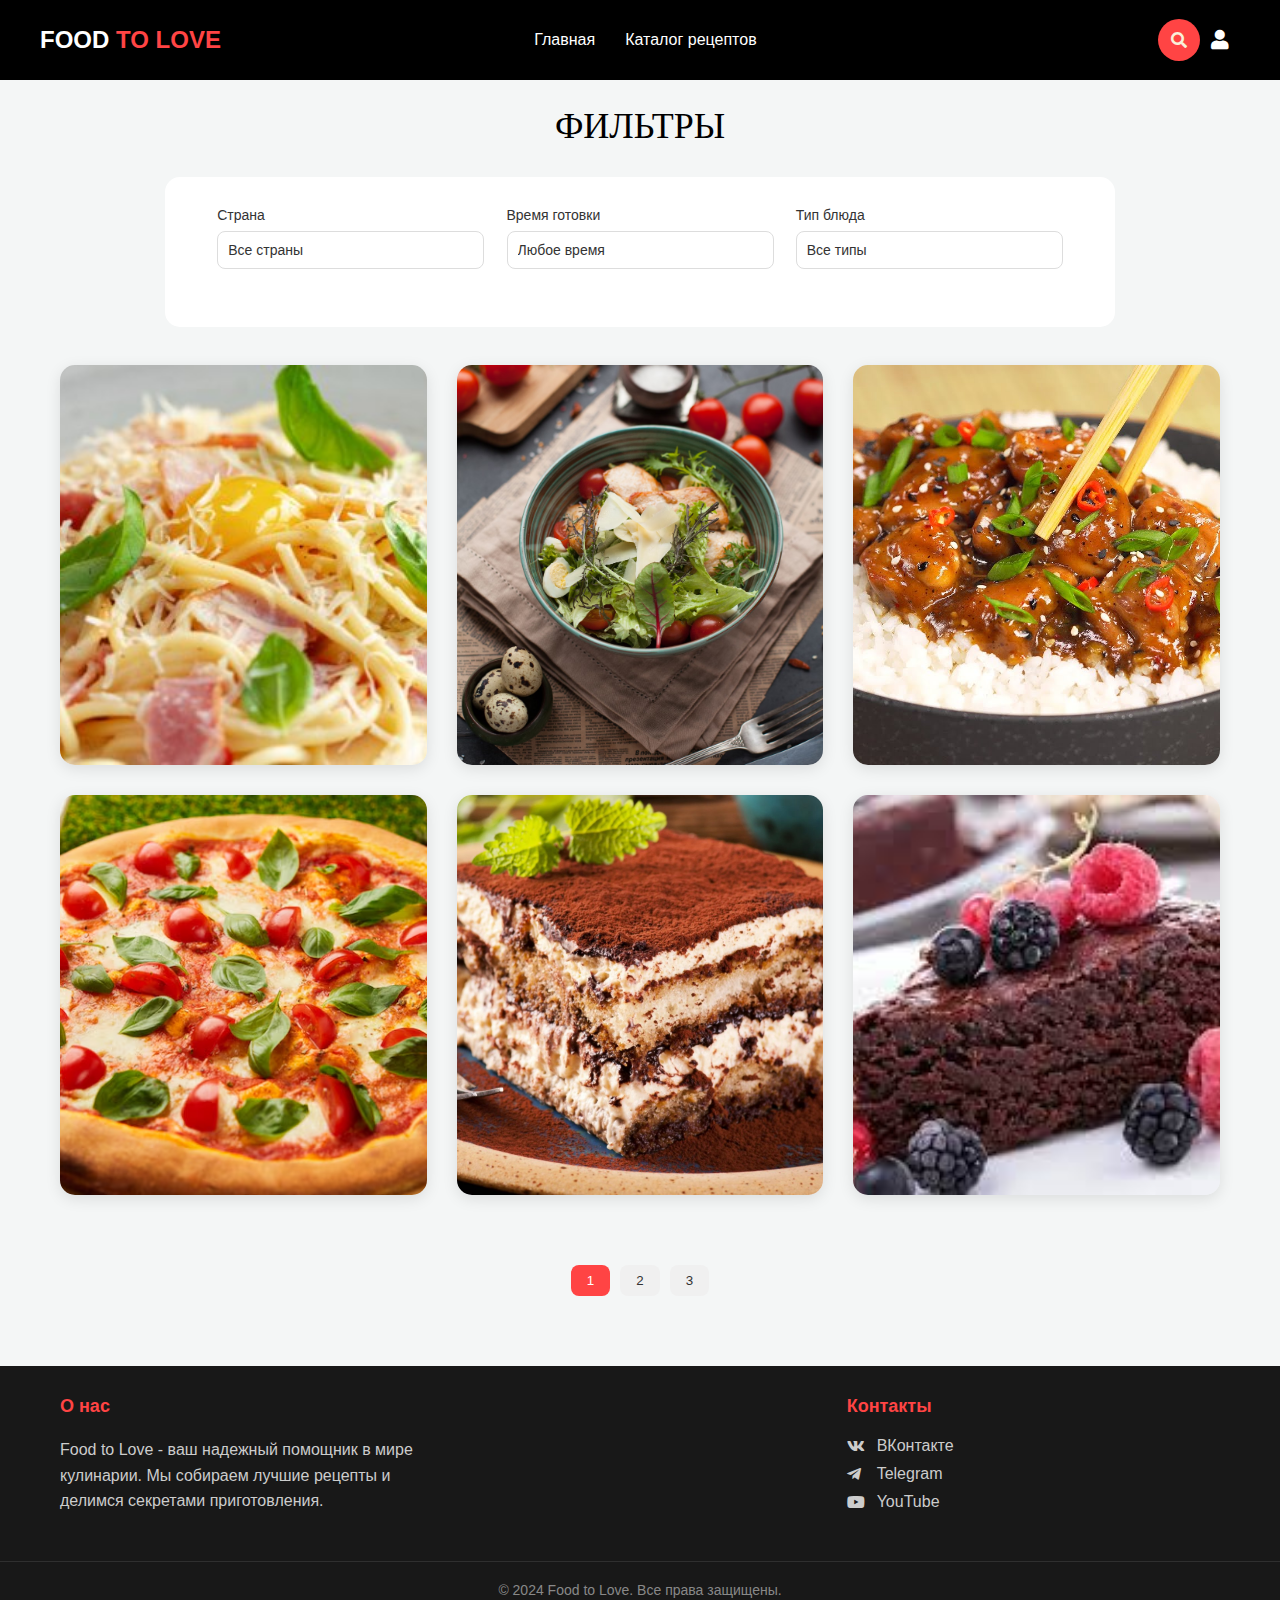
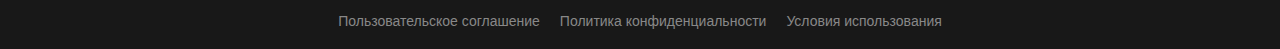
==== commit 323ce1e2: "fixing" ====
--- a/catalog-recipe.html
+++ b/catalog-recipe.html
@@ -36,14 +36,18 @@
                 <i class="fas fa-user"></i>
             </button>
             <div class="profile-menu">
+                <a href="profile.html"><i class="fas fa-user-circle"></i> Моя страница</a>
                 <a href="#" class="profile-theme-toggle">
                     <i class="fas fa-adjust"></i>
                     <span>Изменить тему</span>
                 </a>
-                <div class="auth-menu">
-                    <a href="#"><i class="fas fa-sign-in-alt"></i> Войти</a>
-                    <a href="#"><i class="fas fa-user-plus"></i> Зарегистрироваться</a>
-                </div>
+                <a href="input_data.html"><i class="fas fa-plus"></i>Создать рецепт</a>
+                <a href="settings.html"><i class="fas fa-cog"></i> Настройки</a>
+                <a href="#"><i class="fas fa-sign-out-alt"></i> Выход</a>
+                <!-- <div class="auth-menu">
+                    <a href="login.html"><i class="fas fa-sign-in-alt"></i> Войти</a>
+                    <a href="reg.html"><i class="fas fa-user-plus"></i> Зарегистрироваться</a>
+                </div> -->
             </div>
         </div>
     </div>
@@ -86,7 +90,7 @@
                     <label for="type">Тип блюда</label>
                     <select id="type" class="filter-input">
                         <option value="">Все типы</option>
-                        <option value="Основные блюда">Основные блюда</option>
+                        <option value="Основное блюдо">Основные блюда</option>
                         <option value="Суп">Супы</option>
                         <option value="Салат">Салаты</option>
                         <option value="Десерт">Десерты</option>
@@ -430,6 +434,7 @@
 </footer>
     <script src="src/js/catalog-recipe.js"></script>
     <script src="src/js/search.js"></script>
+    <script src="src/js/theme-manager.js"></script>
 </body>
 </html>
 
--- a/src/css/catalog-recipe.css
+++ b/src/css/catalog-recipe.css
@@ -106,7 +106,9 @@
         grid-template-columns: repeat(auto-fill, minmax(250px, 1fr));
         gap: 20px;
     }
-    
+    .container{
+        margin: 250px auto;
+    }
     .recipe-card {
         height: 500px;
     }
@@ -298,6 +300,7 @@
     overflow-y: auto;
     z-index: 1000;
     display: none;
+    scrollbar-width: none;
   }
   
   .suggestion-item {
@@ -337,7 +340,7 @@
   .fa-search {
     pointer-events: none;
   }
-  /* Тёмная тема для выпадающего списка */
+/* Тёмная тема для выпадающего списка */
 body.dark-theme .search-suggestions {
     background: #2d2d2d;
     border-color: #444;
@@ -1222,14 +1225,65 @@
     color: #fff;
 }
 /* Конец обновления стилей для переключателя темы */
-
+select {
+    background-color: #222;
+    color: #fff;
+    border: 1px solid #444;
+    padding: 10px;
+    border-radius: 8px;
+    appearance: none;
+    -webkit-appearance: none;
+    -moz-appearance: none;
+    cursor: pointer;
+    font-size: 16px;
+    width: 100%;
+    max-width: 100%;
+    box-sizing: border-box;
+}
+
+.select-wrapper {
+    position: relative;
+    display: flex;
+    align-items: center;
+    width: 100%;
+    max-width: 400px;
+    background-color: #222;
+    border-radius: 8px;
+    padding: 5px;
+}
+
+.select-wrapper::after {
+    content: '\25BC';
+    font-size: 16px;
+    color: #fff;
+    position: absolute;
+    right: 15px;
+    top: 50%;
+    transform: translateY(-50%);
+    pointer-events: none;
+}
+
+select::-ms-expand {
+    display: none;
+}
+
+@media (max-width: 768px) {
+    .select-wrapper {
+        max-width: 100%;
+    }
+    select {
+        font-size: 14px;
+        padding: 8px;
+    }
+}
 /* фильтр каталога */
 
 .catalog-filter {
     width: 100%;
-    height: 200px;
+    height: 150px;
     border-radius: 15px;
-    margin-top: 79px;
+    margin-top: 80px;
+    margin-bottom: 65px;
 }
 
 .catalog-filter h1 {
@@ -1412,6 +1466,7 @@
 @media (max-width: 576px) {
     .catalog-filter h1 {
         font-size: 28px;
+        height: 350px;
     }
 
     .card-border {
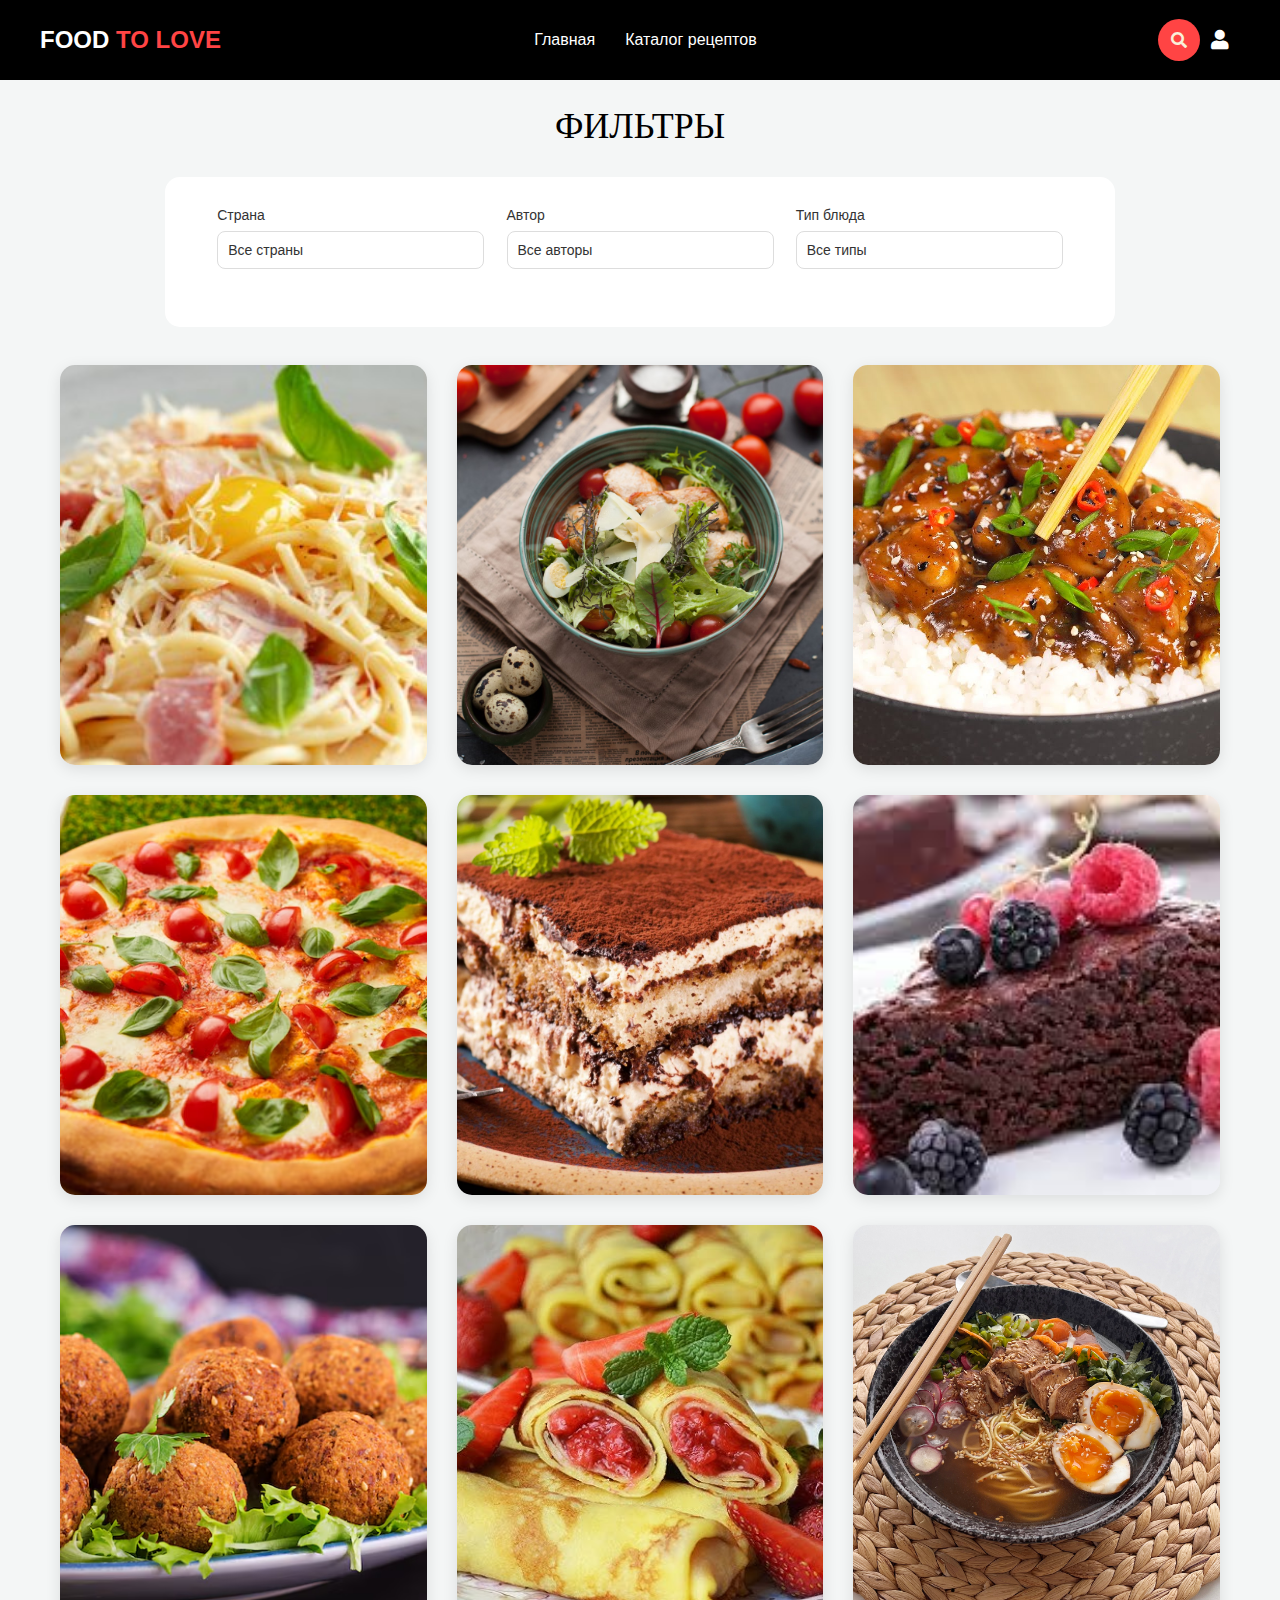
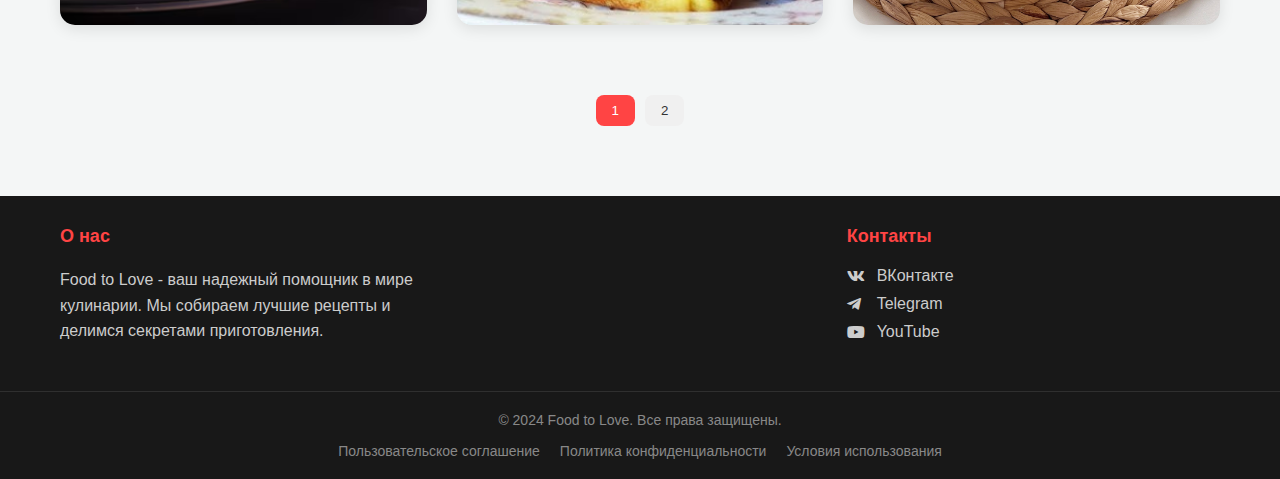
==== commit 328a09f2: "fix autor filter" ====
--- a/catalog-recipe.html
+++ b/catalog-recipe.html
@@ -74,18 +74,22 @@
                         <option value="Вьетнамская кухня">Вьетнамская кухня</option>
                         <option value="Грузинская кухня">Грузинская кухня</option>
                     </select>
-                </div>
-                <div class="filter-item">
-                    <label for="time">Время готовки</label>
-                    <select id="time" class="filter-input">
-                        <option value="">Любое время</option>
-                        <option value="15 минут">До 15 минут</option>
-                        <option value="30 минут">До 30 минут</option>
-                        <option value="40 минут">До 40 минут</option>
-                        <option value="1 час">До 1 часа</option>
-                        <option value="Более 1 часа">Более 1 часа</option>
-                    </select>
-                </div>
+                 </div>
+            <!-- В разделе catalog-filter замените filter-item с временем на: -->
+            <div class="filter-item">
+                <label for="author">Автор</label>
+                <select id="author" class="filter-input">
+                    <option value="">Все авторы</option>
+                    <option value="@Admins">@Admins</option>
+                    <option value="@RamenMaster">@RamenMaster</option>
+                    <option value="@SpanishChef">@SpanishChef</option>
+                    <option value="@FrenchCuisine">@FrenchCuisine</option>
+                    <option value="@BreadLover">@BreadLover</option>
+                    <option value="@DessertMaster">@DessertMaster</option>
+                    <option value="@AsiaFood">@AsiaFood</option>
+                    <option value="@BarmanPro">@BarmanPro</option>
+                </select>
+            </div>
                 <div class="filter-item">
                     <label for="type">Тип блюда</label>
                     <select id="type" class="filter-input">
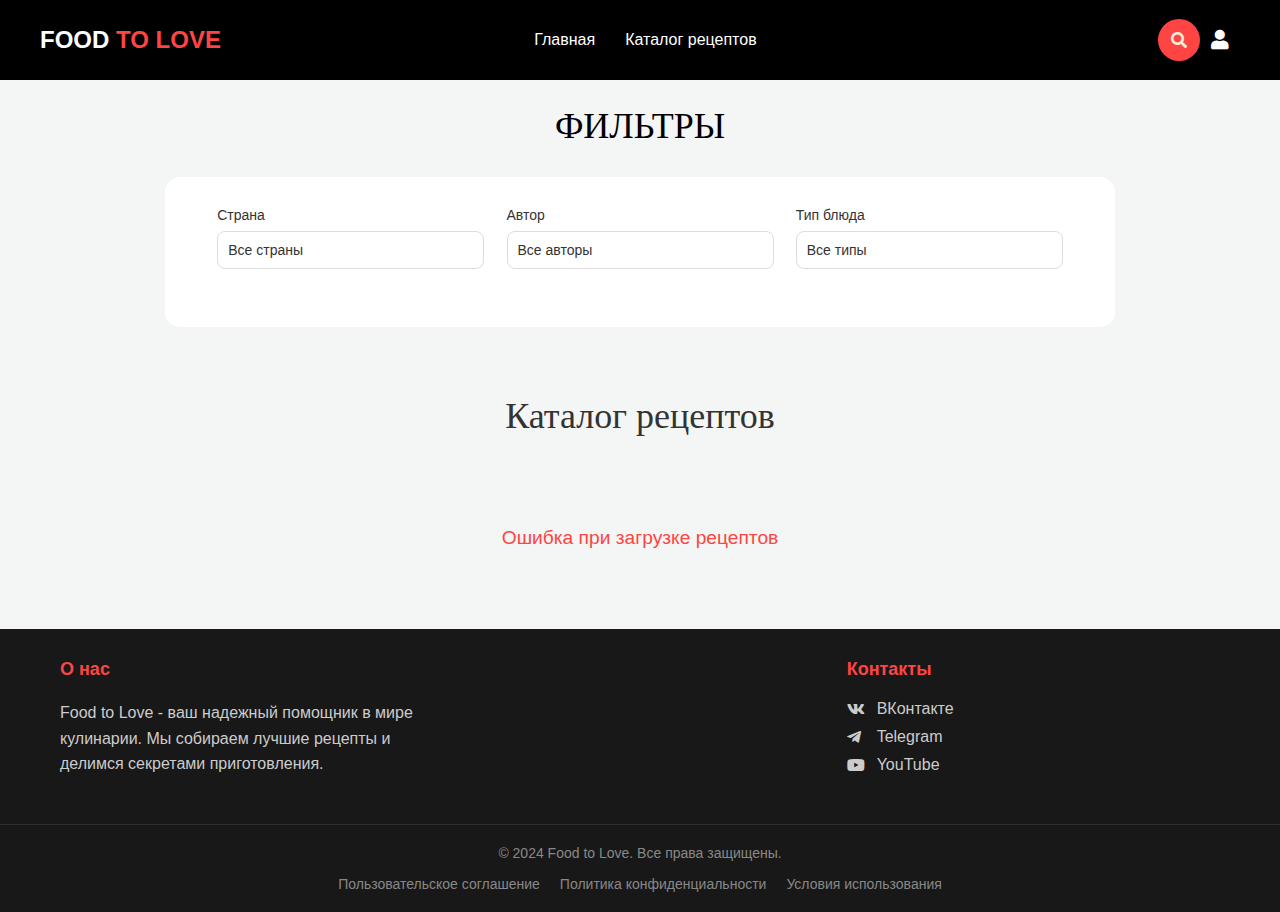
==== commit c76bf7e2: "profile recipe settings" ====
--- a/catalog-recipe.html
+++ b/catalog-recipe.html
@@ -41,7 +41,6 @@
                     <i class="fas fa-adjust"></i>
                     <span>Изменить тему</span>
                 </a>
-                <a href="input_data.html"><i class="fas fa-plus"></i>Создать рецепт</a>
                 <a href="settings.html"><i class="fas fa-cog"></i> Настройки</a>
                 <a href="#"><i class="fas fa-sign-out-alt"></i> Выход</a>
                 <!-- <div class="auth-menu">
@@ -107,309 +106,15 @@
     </div>
 </div>
 
-<!-- Сетка рецептов -->
-<section class="recipes-grid" id="filtered-recipes">
-    <div class="container">
-        <div class="grid-container">
-            <div class="recipe-card"
-            data-title="Паста Карбонара"
-            data-description="Изысканное итальянское блюдо, которое гармонично сочетает в себе насыщенный вкус сыра, нежность бекона и пикантность черного перца."
-            data-cooking-time="30 минут"
-            data-country="Итальянская кухня"
-            data-type="Горячее"
-            data-author="@Admins"
-            data-recipe="1. Подготовьте все ингредиенты: нарежьте бекон, натрите сыр Пекорино Романо и разведите яйца.
-            2. Отварите пасту в большом количестве подсоленной воды до состояния al dente.
-            3. Пока паста варится, обжарьте бекон до золотистой корочки на среднем огне.
-            4. В миске смешайте яичные желтки, тертый сыр и немного воды из пасты до однородной консистенции.
-            5. Слейте пасту, оставив немного воды, и соедините ее с беконом на сковороде.
-            6. Снимите сковороду с огня и добавьте соус из яиц и сыра, постоянно перемешивая, чтобы избежать сворачивания яиц.
-            7. При необходимости добавьте немного воды из пасты для достижения кремовой текстуры.
-            8. Подавайте пасту Карбонара сразу, посыпав сверху свежемолотым черным перцем и дополнительно сыром."
-            data-image="src/img/karbonara.jpg">
-                    <img src="src/img/karbonara.jpg" alt="Паста Карбонара">
-           <div class="recipe-overlay">
-               <h3>Паста Карбонара</h3>
-               <p>Классическое итальянское блюдо...</p>
-           </div>
-       </div>
-       <div class="recipe-card"
-       data-title="Цезарь салат"
-       data-description="Легендарное блюдо американской кухни, которое сочетает нежность курицы, хруст свежих листьев салата и насыщенный вкус фирменного соуса."
-       data-cooking-time="30 минут"
-       data-country="Американская кухня"
-       data-type="Салат"
-       data-author="@Admins"
-       data-recipe="1. Нарежьте куриную грудку на кусочки и обжарьте до золотистой корочки.
-   2. Вымойте листья салата ромэн, обсушите их и разорвите руками на крупные части.
-   3. Приготовьте соус Цезарь, смешав майонез, дижонскую горчицу, тертый пармезан, чеснок и сок лимона.
-   4. Обжарьте багетные кубики на оливковом масле до состояния хрустящих крутонах.
-   5. На тарелку выложите листья салата, кусочки курицы, крутоны и полейте соусом.
-   6. Посыпьте сверху тертым сыром пармезан и украсьте половинками перепелиных яиц.
-   7. Подавайте салат Цезарь сразу, чтобы насладиться его свежестью и текстурами."
-   data-image="src/img/cezar.avif">
-       <img src="src/img/cezar.avif" alt="Цезарь салат">
-       <div class="recipe-overlay">
-           <h3>Цезарь салат</h3>
-           <p>Легендарное блюдо американской кухни...</p>
-       </div>
-   </div>
-   <div class="recipe-card"
-   data-title="Курица терияки"
-   data-description="Японское блюдо с насыщенным вкусом соуса терияки, которое сочетает в себе сладость, соленость и идеальную текстуру курицы."
-   data-cooking-time="30 минут"
-   data-country="Японская кухня"
-   data-type="Горячее"
-   data-author="@Admins"
-   data-recipe="1. Подготовьте куриную грудку, нарежьте ее на небольшие кусочки.
-2. Приготовьте соус терияки, смешав соевый соус, мед, рисовый уксус, измельченный чеснок и имбирь.
-3. Обжарьте курицу на среднем огне до золотистой корочки.
-4. Залейте курицу соусом терияки и тушите на медленном огне, пока соус не загустеет и равномерно не покроет кусочки.
-5. Подавайте курицу терияки с отварным рисом, посыпав сверху обжаренными семенами кунжута и свежей зеленью.
-6. Наслаждайтесь блюдом, сочетающим традиционный японский вкус с универсальной простотой приготовления."
-data-image="src/img/triaki.jpg">
-<img src="src/img/triaki.jpg" alt="Курица терияки">
-<div class="recipe-overlay">
-   <h3>Курица терияки</h3>
-   <p>Японское блюдо с насыщенным вкусом...</p>
-</div>
-</div>
-<div class="recipe-card"
-data-title="Пицца Маргарита"
-data-description="Классическая итальянская пицца, воплощающая в себе простоту и элегантность средиземноморской кухни."
-data-cooking-time="1 час"
-data-country="Итальянская кухня"
-data-type="Основное блюдо"
-data-author="@Admins"
-data-recipe="1. Приготовьте тесто: смешайте муку, дрожжи, воду, соль и оливковое масло. Оставьте для подъема на 1 час.
-2. Для соуса используйте свежие томаты: обдайте их кипятком, очистите от кожицы, измельчите и протушите с чесноком, солью и оливковым маслом.
-3. Раскатайте тесто в круг диаметром около 30 см.
-4. Равномерно распределите томатный соус по тесту.
-5. Выложите ломтики сыра моцарелла и свежие томаты.
-6. Выпекайте в предварительно разогретой до 250°C духовке на камне или противне в течение 10-15 минут, пока корочка не станет хрустящей.
-7. После выпекания украсьте пиццу свежими листьями базилика и сбрызните оливковым маслом.
-8. Подавайте горячей и наслаждайтесь традиционным вкусом Италии!"
-data-image="src/img/margarita.avif">
-<img src="src/img/margarita.avif" alt="Пицца Маргарита">
-<div class="recipe-overlay">
-<h3>Пицца Маргарита</h3>
-<p>Классическая итальянская пицца...</p>
-</div>
-</div>
-<div class="recipe-card"
-data-title="Тирамису"
-data-description="Знаменитый итальянский десерт, который сочетает нежность маскарпоне, насыщенный вкус кофе и легкость бисквита."
-data-cooking-time="Более 1 часа"
-data-country="Итальянская кухня"
-data-type="Десерт"
-data-author="@Admins"
-data-recipe="1. Заварите крепкий кофе (эспрессо) и оставьте его остывать. Добавьте в него немного ликера Амаретто для аромата.
-2. Приготовьте крем, смешав маскарпоне, яичные желтки и сахар. Взбейте белки до пышной пены и аккуратно введите их в крем.
-3. Выложите первый слой: окуните бисквитное печенье савоярди в кофе и разложите на дно формы.
-4. Покройте печенье половиной крема из маскарпоне.
-5. Повторите слои: снова савоярди, затем крем.
-6. Посыпьте верхний слой десерта какао-порошком через сито для равномерного покрытия.
-7. Оставьте тирамису в холодильнике минимум на 4 часа, чтобы он пропитался.
-8. Перед подачей украсьте десерт тертым шоколадом или свежими ягодами. Наслаждайтесь вкусом Италии!"
-data-image="src/img/tiramisu.jpg">
-<img src="src/img/tiramisu.jpg" alt="Тирамису">
-<div class="recipe-overlay">
-<h3>Тирамису</h3>
-<p>Нежный итальянский десерт...</p>
-</div>
-</div>
-<div class="recipe-card"
-data-title="Шоколадный торт"
-data-description="Изысканный десерт с насыщенным вкусом шоколада, нежным бисквитом и гладкой глазурью, который станет настоящим украшением любого стола."
-data-cooking-time="1 час"
-data-country="Французкая кухня"
-data-type="Десерт"
-data-author="@Admins"
-data-recipe="1. Приготовьте бисквит: взбейте яйца с сахаром до пышной пены, аккуратно добавьте просеянную муку и какао-порошок. Выпекайте в разогретой до 180°C духовке около 30 минут.
-2. Приготовьте шоколадный крем, растопив на водяной бане шоколад и сливки. Дайте смеси остыть, а затем взбейте до однородной текстуры.
-3. Разрежьте остывший бисквит на два или три слоя.
-4. Смажьте каждый слой кремом, равномерно распределяя его.
-5. Для глазури растопите шоколад с небольшим количеством масла и залейте торт сверху, позволяя глазури красиво стекать по бокам.
-6. Украсьте готовый торт свежими ягодами, тертым шоколадом или листочками мяты.
-7. Охладите торт в холодильнике в течение 2-3 часов перед подачей, чтобы слои хорошо пропитались."
-data-image="src/img/black_cake.jfif">
-<img src="src/img/black_cake.jfif" alt="Шоколадный торт">
-<div class="recipe-overlay">
-<h3>Шоколадный торт</h3>
-<p>Насыщенный шоколадный десерт...</p>
-</div>
-</div>
-<div class="recipe-card"
-data-title="Фалафель"
-data-description="Легендарное ближневосточное блюдо, сочетающее хрустящую текстуру обжаренных шариков из нута с освежающим вкусом свежих овощей и пряностей."
-data-cooking-time="40 минут"
-data-country="Турецкая кухня"
-data-type="Закуска"
-data-author="@Admins"
-data-recipe="1. Замочите нут в холодной воде на ночь. Промойте и обсушите.
-2. Измельчите нут в кухонном комбайне вместе с луком, чесноком, свежей петрушкой, кинзой и специями (зира, кориандр, перец).
-3. Добавьте немного муки или разрыхлителя для связки массы.
-4. Сформируйте из смеси небольшие шарики или лепешки.
-5. Обжарьте фалафель во фритюре или на сковороде до золотистой корочки.
-6. Подавайте фалафель с лавашем или питой, добавив свежие томаты, огурцы, листья салата и соус тахини.
-7. Наслаждайтесь этой универсальной закуской, которая идеально подходит как для основного блюда, так и для перекуса."
-data-image="src/img/falafel.avif">
-<img src="src/img/falafel.avif" alt="Фалафель">
-<div class="recipe-overlay">
-<h3>Фалафель</h3>
-<p>Ароматное ближневосточное блюдо...</p>
-</div>
-</div>
-<div class="recipe-card"
-data-title="Блинчики с начинкой"
-data-description="Нежные и тонкие блинчики, наполненные ароматной начинкой из сыра, яблок и ванильного сахара — идеальное сочетание для уютного завтрака."
-data-cooking-time="30 минут"
-data-country="Русская кухня"
-data-type="Десерт"
-data-author="@Admins"
-data-recipe="1. Приготовьте тесто: смешайте яйца, молоко, муку, щепотку соли и немного сахара. Взбейте до однородной консистенции.
-2. Разогрейте сковороду, смажьте её растительным маслом и выпекайте тонкие блинчики.
-3. Для начинки натрите яблоки на терке, смешайте их с творогом, ванильным сахаром и, при желании, добавьте немного корицы.
-4. На каждый блинчик положите немного начинки, сверните рулетиком или конвертом.
-5. Обжарьте готовые блинчики на сливочном масле до золотистой корочки.
-6. Подавайте с медом, сметаной или вареньем для дополнительной сладости.
-7. Наслаждайтесь теплыми, ароматными блинчиками, которые идеально подходят для завтрака или десерта."
-data-image="src/img/blins.jpg">
-<img src="src/img/blins.jpg" alt="Блинчики с начинкой">
-<div class="recipe-overlay">
-<h3>Блинчики с начинкой</h3>
-<p>Нежные и ароматные...</p>
-</div>
-</div>
-<div class="recipe-card"
-    data-title="Рамен с курицей"
-    data-description="Японский суп с пшеничной лапшой, курицей и овощами."
-    data-cooking-time="2 часа"
-    data-country="Японская кухня"
-    data-type="Суп"
-    data-author="@RamenMaster"
-    data-recipe="1. Приготовьте бульон из куриных костей (8 часов). ... "
-    data-image="src/img/ramen.jpg">
-  <img src="src/img/ramen.jpg" alt="Рамен с курицей">
-  <div class="recipe-overlay">
-    <h3>Рамен с курицей</h3>
-    <p>Японский суп с пшеничной лапшой...</p>
-  </div>
+<!-- После блока с фильтрами добавляем контейнер для рецептов -->
+<div class="catalog-container">
+    <h1>Каталог рецептов</h1>
+    <div class="grid">
+        <!-- Сюда будут добавляться рецепты -->
+    </div>
 </div>
 
-<div class="recipe-card"
-    data-title="Паэлья с морепродуктами"
-    data-description="Традиционное испанское блюдо с рисом шафранного цвета."
-    data-cooking-time="40 минут"
-    data-country="Испанская кухня"
-    data-type="Горячее"
-    data-author="@SpanishChef"
-    data-recipe="1. Обжарьте лук, чеснок и перец в паэльере... "
-    data-image="src/img/paella.jpg">
-  <img src="src/img/paella.jpg" alt="Паэлья с морепродуктами">
-  <div class="recipe-overlay">
-    <h3>Паэлья с морепродуктами</h3>
-    <p>Традиционное испанское блюдо...</p>
-  </div>
-</div>
-
-
-<div class="recipe-card"
-    data-title="Бёф бургиньон"
-    data-description="Французское рагу из говядины в красном вине."
-    data-cooking-time="Более 1 часа"
-    data-country="Французкая кухня"
-    data-type="Горячее"
-    data-author="@FrenchCuisine"
-    data-recipe="1. Обжарьте говядину до корочки... "
-    data-image="src/img/boeuf.jpg">
-  <img src="src/img/boeuf.jpg" alt="Бёф бургиньон">
-  <div class="recipe-overlay">
-    <h3>Бёф бургиньон</h3>
-    <p>Французское рагу из говядины...</p>
-  </div>
-</div>
-<div class="recipe-card"
-data-title="Хачапури по-аджарски"
-data-description="Грузинская лодочка из теста с сыром и яйцом."
-data-cooking-time="Более 1 часа"
-data-country="Грузинская кухня"
-data-type="Выпечка"
-data-author="@BreadLover"
-data-recipe="1. Замесите дрожжевое тесто.
-2. Сформируйте лодочки, наполните смесью сыров.
-3. Выпекайте 20 минут при 200°C.
-4. Добавьте яйцо и сливочное масло перед подачей."
-data-image="src/img/hachapuri.jpg">
-<img src="src/img/hachapuri.jpg" alt="Хачапури по-аджарски">
-<div class="recipe-overlay">
-<h3>Хачапури по-аджарски</h3>
-<p>Грузинское тесто с сыром...</p>
-</div>
-</div>
-
-<div class="recipe-card"
-data-title="Панна-котта"
-data-description="Итальянский десерт с ванилью и ягодным соусом."
-data-cooking-time="Более 1 часа"
-data-country="Итальянская кухня"
-data-type="Десерт"
-data-author="@DessertMaster"
-data-recipe="1. Нагрейте сливки с ванилью и желатином.
-2. Разлейте по формам, охладите 3 часа.
-3. Приготовьте соус из свежих ягод.
-4. Подавайте перевернув на тарелку с соусом."
-data-image="src/img/panna_cotta.jpg">
-<img src="src/img/panna_cotta.jpg" alt="Панна-котта">
-<div class="recipe-overlay">
-<h3>Панна-котта</h3>
-<p>Итальянский десерт...</p>
-</div>
-</div>
-
-<div class="recipe-card"
-data-title="Фо-бо"
-data-description="Вьетнамский суп с говядиной и рисовой лапшой."
-data-cooking-time="Более 1 часа"
-data-country="Вьетнамская кухня"
-data-type="Суп"
-data-author="@AsiaFood"
-data-recipe="1. Варите бульон из говяжьих костей 4 часа.
-2. Добавьте звездчатый анис и корицу.
-3. Отварите лапшу, тонко нарежьте говядину.
-4. Соберите в пиалах с ростками и лаймом."
-data-image="src/img/pho.jpg">
-<img src="src/img/pho.jpg" alt="Фо-бо">
-<div class="recipe-overlay">
-<h3>Фо-бо</h3>
-<p>Вьетнамский суп с лапшой...</p>
-</div>
-</div>
-
-<div class="recipe-card"
-data-title="Мохито"
-data-description="Кубинский коктейль с лаймом и мятой."
-data-cooking-time="15 мин"
-data-country="Тайская кухня"
-data-type="Напиток"
-data-author="@BarmanPro"
-data-recipe="1. Разомните мяту с лаймом и сахаром.
-2. Добавьте лед и светлый ром.
-3. Долейте содовой, украсьте мятой.
-4. Подавайте с соломинкой."
-data-image="src/img/mojito.jpg">
-<img src="src/img/mojito.jpg" alt="Мохито">
-<div class="recipe-overlay">
-<h3>Мохито</h3>
-<p>Кубинский коктейль...</p>
-</div>
-</div>
-
-<!-- Пример для других рецептов можно сделать по аналогии -->
-
-        </div>
-    </div>
-</section>
+<!-- Остальной код (футер и т.д.) -->
 <footer class="footer">
     <div class="footer-content">
         <div class="footer-section">
@@ -439,6 +144,7 @@
     <script src="src/js/catalog-recipe.js"></script>
     <script src="src/js/search.js"></script>
     <script src="src/js/theme-manager.js"></script>
+    <script src="src/js/profile-dropdown.js"></script>
 </body>
 </html>
 
--- a/src/css/catalog-recipe.css
+++ b/src/css/catalog-recipe.css
@@ -1358,89 +1358,88 @@
 }
 
 .recipe-container {
-    max-width: 850px;
-    height: auto;
+    display: grid;
+    grid-template-columns: repeat(auto-fill, minmax(300px, 1fr));
+    gap: 20px;
     padding: 20px;
-    border-radius: 15px;
-}
-
-.recipe-row {
-    display: flex;
-    justify-content:space-evenly;
-    gap: 20px;
-    flex-wrap: wrap;
-    margin: 0 45px 30px 45px;
-}
-
-.recipe-item {
-    flex: 1;
-    min-width: 280px;
-    border-radius: 8px;
+    margin-top: 80px;
+}
+
+.recipe-card {
+    background: white;
+    border-radius: 10px;
     overflow: hidden;
-    box-shadow: 0 2px 4px rgba(0,0,0,0.1);
-    background-color: var(--card-bg, white);
+    box-shadow: 0 2px 5px rgba(0,0,0,0.1);
+    transition: transform 0.3s ease;
+    cursor: pointer;
+}
+
+.recipe-card:hover {
+    transform: translateY(-5px);
 }
 
 .recipe-image {
-    width: 100%;
-    height: 280px;
+    height: 200px;
     overflow: hidden;
-    position: relative;
 }
 
 .recipe-image img {
-    padding: 15px;
     width: 100%;
     height: 100%;
-    object-fit: contain;
-    border-radius: 15px;
-    position: absolute;
-}
-
-.recipe-content {
-    padding: 25px;
-    min-height: 180px;
-    display: flex;
-    flex-direction: column;
-}
-
-.recipe-content h3 {
-    text-align: center;
+    object-fit: cover;
+}
+
+.recipe-info {
+    padding: 15px;
+}
+
+.recipe-info h3 {
+    margin: 0 0 10px 0;
+    font-size: 1.2em;
+    color: #333;
+}
+
+.recipe-description {
+    font-size: 0.9em;
+    color: #666;
     margin-bottom: 15px;
-    color: var(--text-color, #333);
+    display: -webkit-box;
+    -webkit-line-clamp: 3;
+    -webkit-box-orient: vertical;
+    overflow: hidden;
 }
 
 .recipe-details {
-    margin-top: 15px;
-    display: flex;
-    flex-direction: column;
+    display: grid;
+    grid-template-columns: repeat(2, 1fr);
+    gap: 10px;
+    font-size: 0.8em;
+    color: #888;
+}
+
+.recipe-details span {
+    display: flex;
     align-items: center;
-    gap: 12px;
-}
-
-.recipe-rating {
-    display: flex;
-    align-items: center;
-    gap: 8px;
-    color: var(--text-color, #333);
-}
-
-.stars {
-    display: flex;
-    gap: 2px;
-    color: #ffd700;
-}
-
-.recipe-author {
-    display: flex;
-    align-items: center;
-    gap: 8px;
-    color: var(--text-color, #333);
-}
-
-.author-name {
-    color: var(--text-secondary, #666);
-}
+    gap: 5px;
+}
+
+/* Темная тема */
+body.dark-theme .recipe-card {
+    background: #333;
+}
+
+body.dark-theme .recipe-info h3 {
+    color: #fff;
+}
+
+body.dark-theme .recipe-description {
+    color: #ccc;
+}
+
+body.dark-theme .recipe-details {
+    color: #aaa;
+}
+
 /* Адаптивность фильтра каталога */
 
 /* Для планшетов и небольших экранов */
@@ -1516,4 +1515,145 @@
     color: #bbb;
 }
 
-
+.catalog-container {
+    max-width: 1200px;
+    margin: 100px auto 20px;
+    padding: 0 20px;
+}
+
+.catalog-container h1 {
+    text-align: center;
+    margin-bottom: 30px;
+    font-family: 'Playfair Display', serif;
+    font-size: 36px;
+    font-weight: 400;
+    color: #333;
+}
+
+/* Темная тема для заголовка */
+body.dark-theme .catalog-container h1 {
+    color: #fff;
+}
+
+.grid {
+    display: grid;
+    grid-template-columns: repeat(4, 1fr);
+    gap: 20px;
+    padding: 20px;
+}
+
+.recipe-card {
+    background: white;
+    border-radius: 10px;
+    overflow: hidden;
+    box-shadow: 0 2px 5px rgba(0,0,0,0.1);
+    transition: transform 0.3s ease;
+    cursor: pointer;
+    display: flex;
+    flex-direction: column;
+    height: 300px;
+}
+
+.recipe-card:hover {
+    transform: translateY(-5px);
+}
+
+.recipe-image {
+    height: 130px;
+    overflow: hidden;
+}
+
+.recipe-image img {
+    width: 100%;
+    height: 100%;
+    object-fit: cover;
+}
+
+.recipe-info {
+    padding: 12px;
+    flex: 1;
+    display: flex;
+    flex-direction: column;
+}
+
+.recipe-info h3 {
+    margin: 0 0 8px 0;
+    font-size: 1.1em;
+    color: #333;
+}
+
+.recipe-description {
+    font-size: 0.85em;
+    color: #666;
+    margin-bottom: 12px;
+    display: -webkit-box;
+    -webkit-line-clamp: 3;
+    -webkit-box-orient: vertical;
+    overflow: hidden;
+    flex: 1;
+}
+
+.recipe-details {
+    display: grid;
+    grid-template-columns: repeat(2, 1fr);
+    gap: 8px;
+    font-size: 0.75em;
+    color: #888;
+}
+
+.recipe-details span {
+    display: flex;
+    align-items: center;
+    gap: 5px;
+}
+
+.no-recipes,
+.error-message {
+    grid-column: 1 / -1;
+    text-align: center;
+    padding: 40px;
+    font-size: 1.2em;
+    color: #666;
+}
+
+.error-message {
+    color: #ff4444;
+}
+
+/* Темная тема */
+body.dark-theme .recipe-card {
+    background: #333;
+}
+
+body.dark-theme .recipe-info h3 {
+    color: #fff;
+}
+
+body.dark-theme .recipe-description {
+    color: #ccc;
+}
+
+body.dark-theme .recipe-details {
+    color: #aaa;
+}
+
+/* Адаптивность */
+@media (max-width: 992px) {
+    .grid {
+        grid-template-columns: repeat(3, 1fr);
+    }
+}
+
+@media (max-width: 768px) {
+    .grid {
+        grid-template-columns: repeat(2, 1fr);
+    }
+}
+
+@media (max-width: 576px) {
+    .grid {
+        grid-template-columns: repeat(1, 1fr);
+    }
+}
+
+
